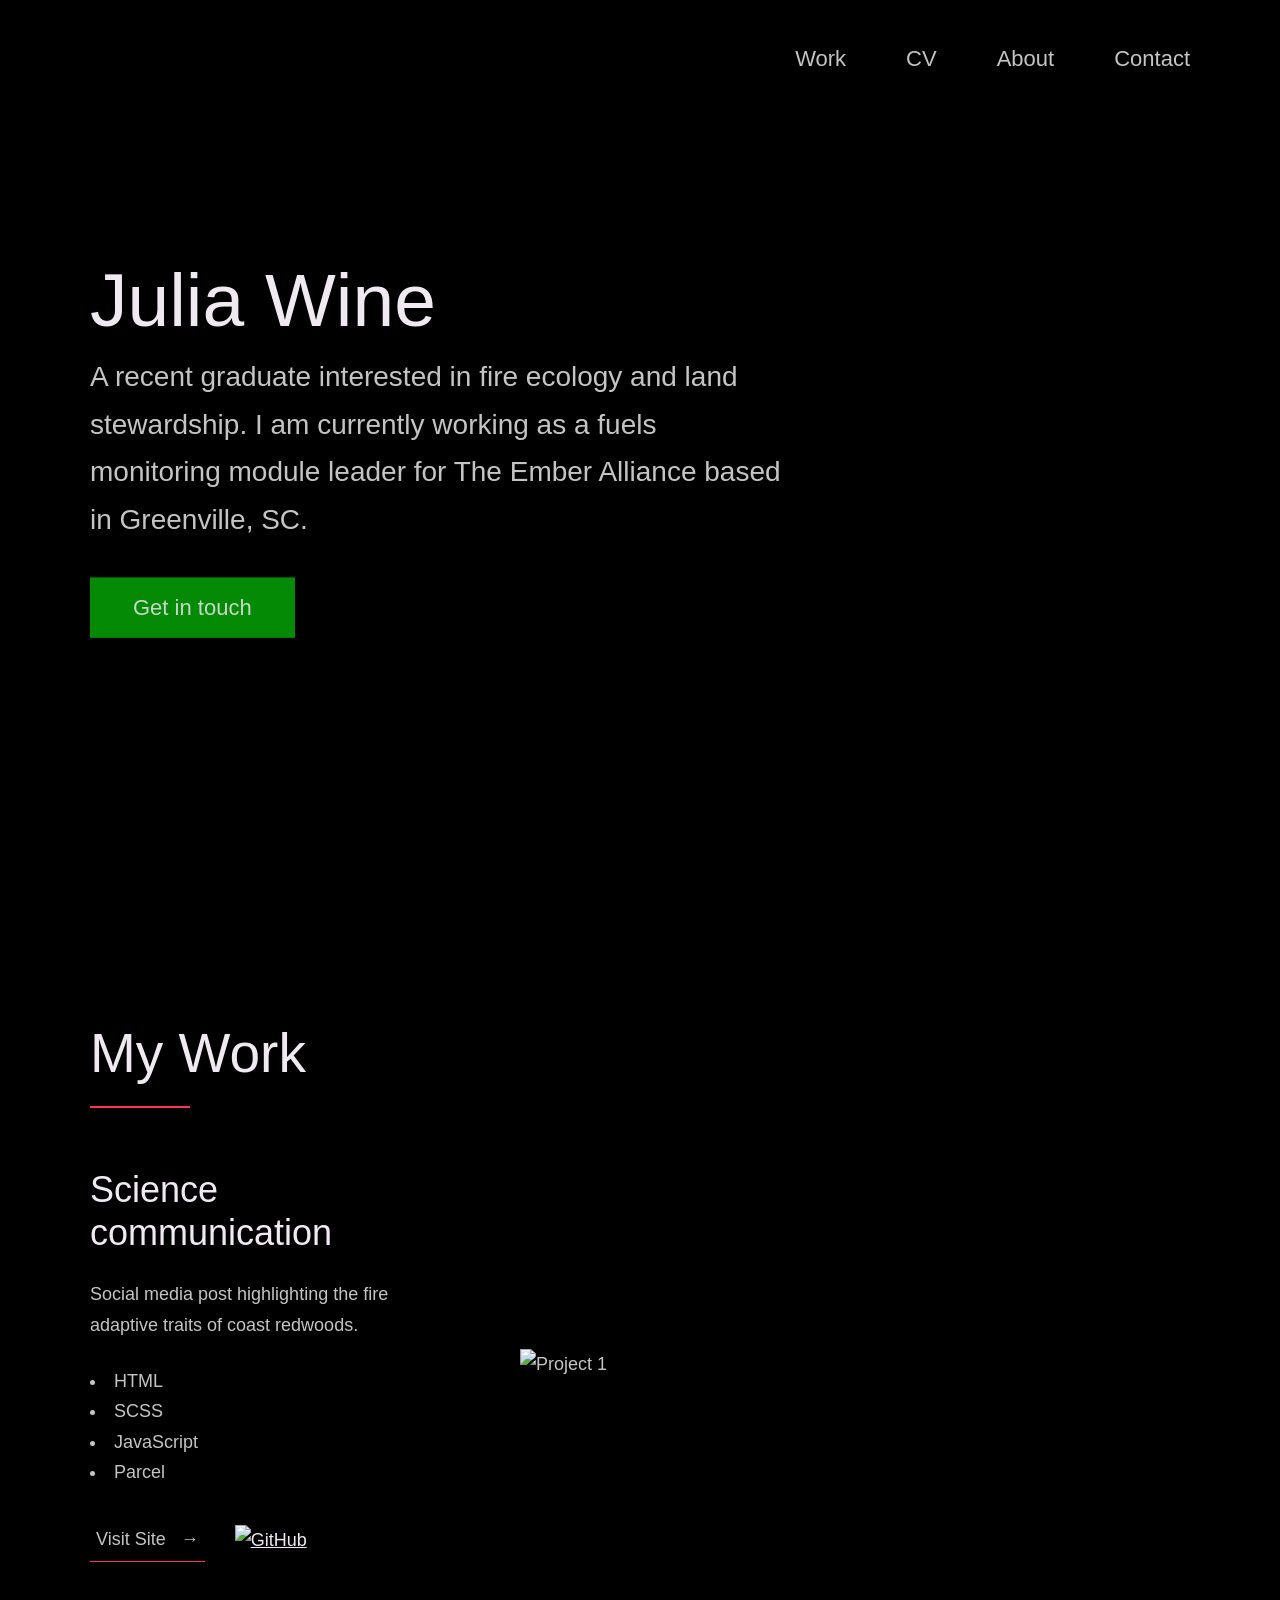
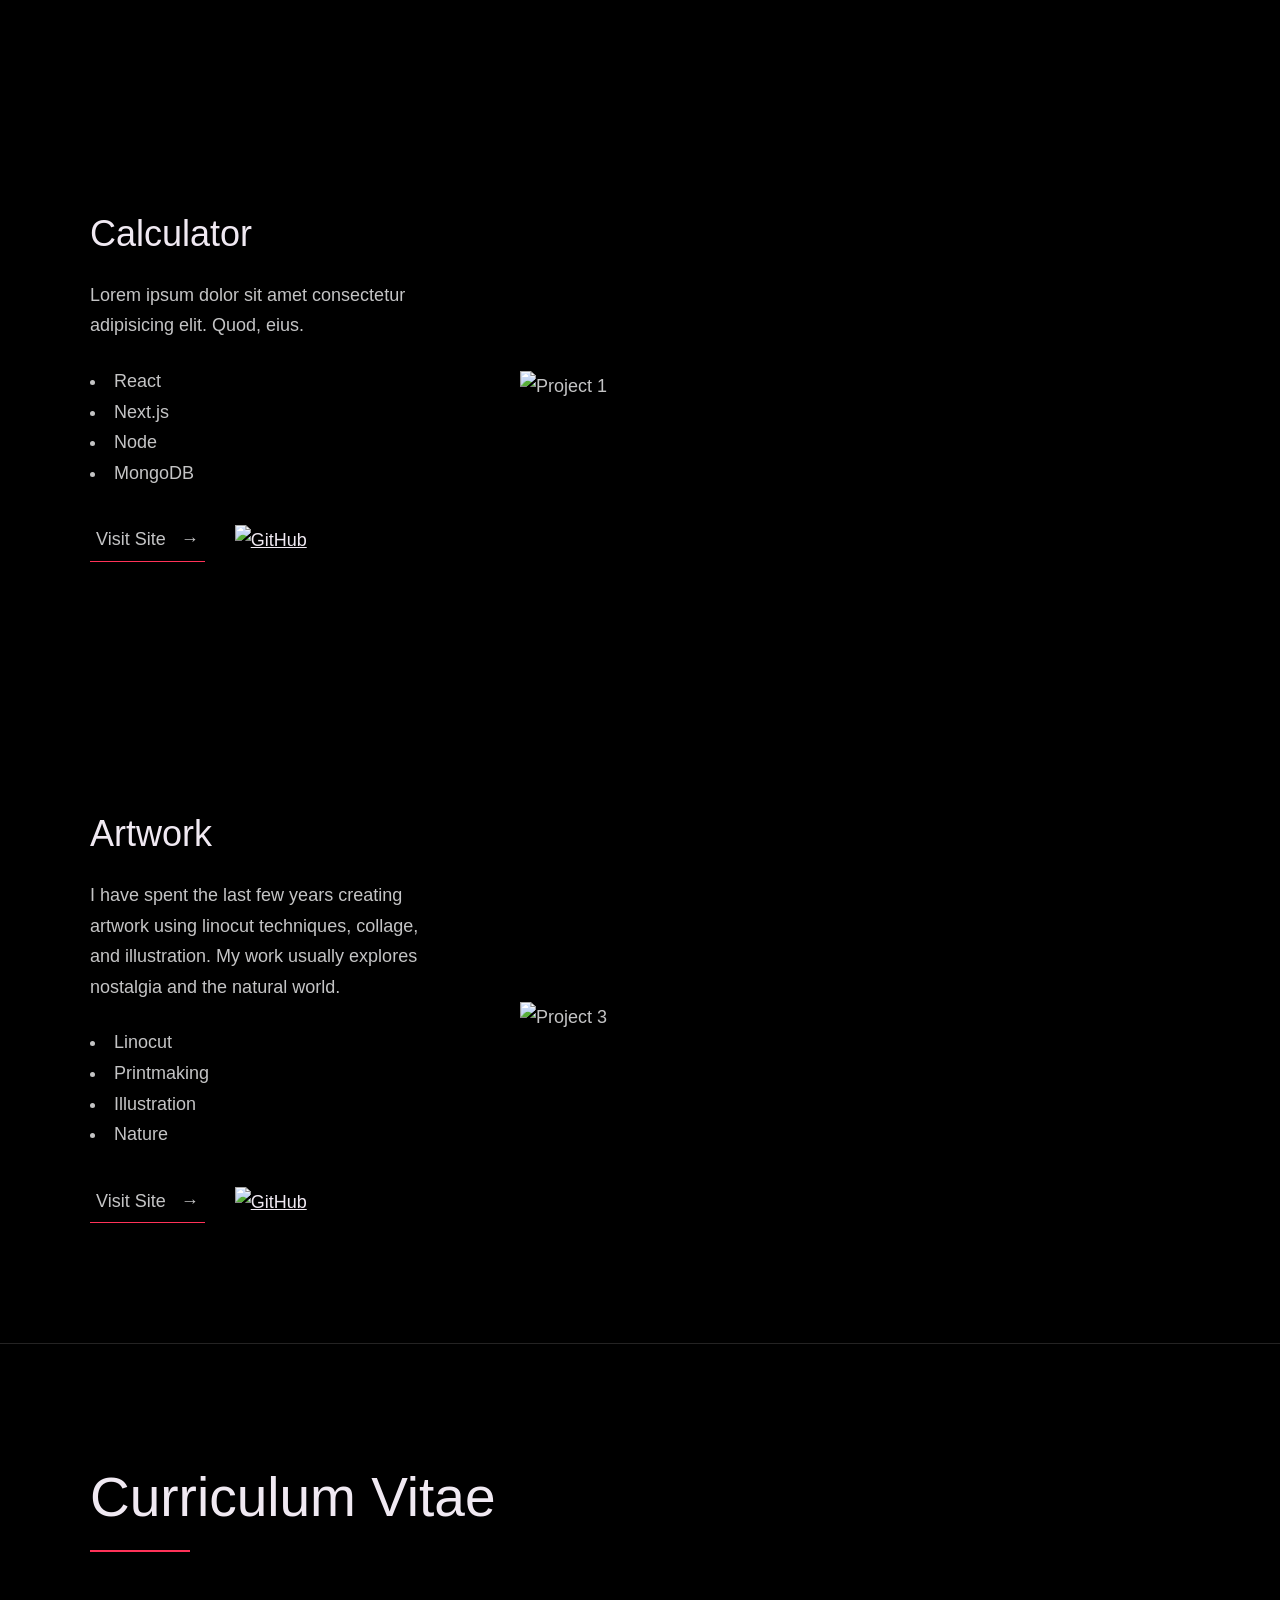
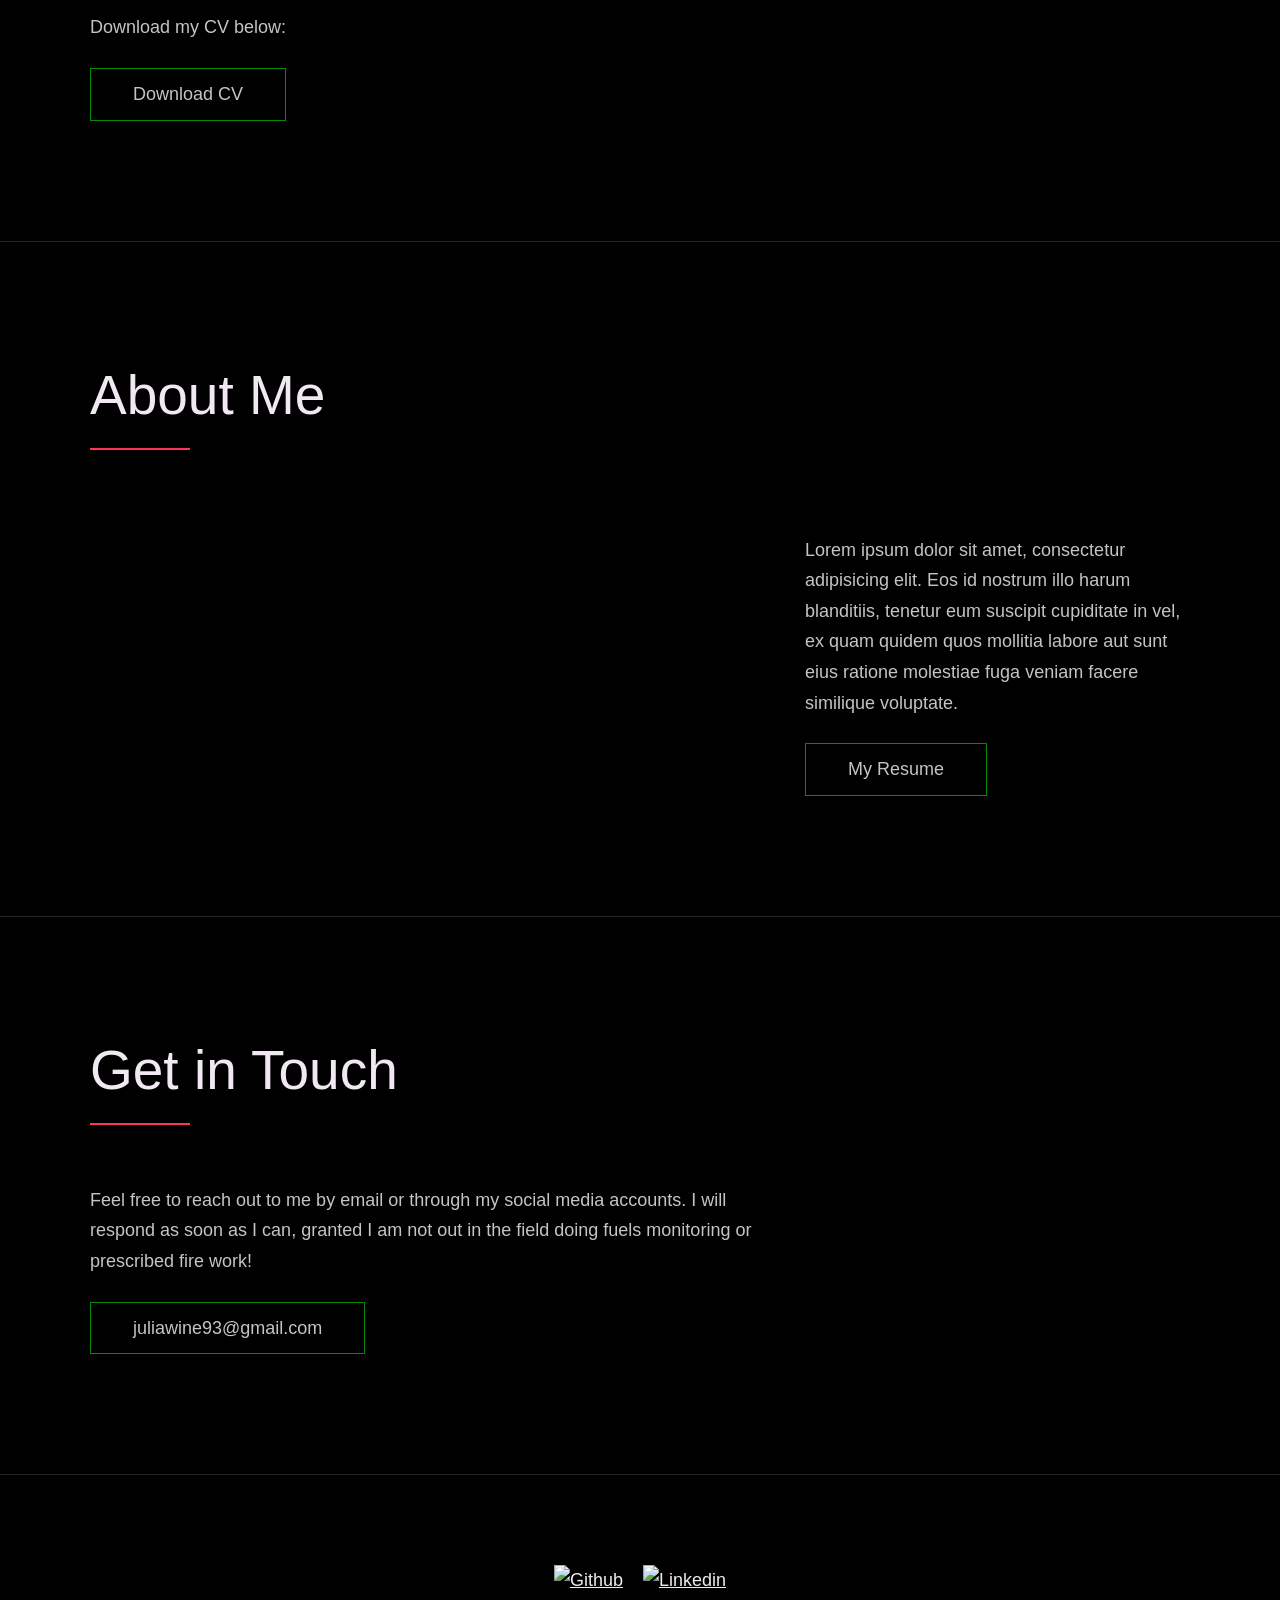
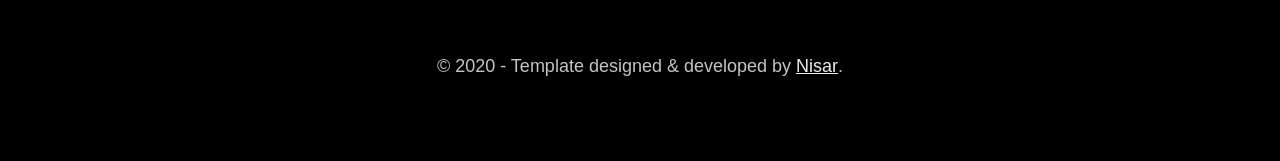
==== index.html @ 15aa1b80 "updated wording, mail, images, formatting" ====
<!-- 
  Hello 😊.

  This template is designed and developed by Nisar Hassan Naqvi
  for anyone to use for free or customize the way they like.

  Github Repo: https://github.com/nisarhassan12/portfolio-template/
  My Website: https://nisar.dev

  For business & inquires, contact me => syednisarhassan12@gmail.com
-->

<!--
  Follow the instructions written in comments to create your stunning portfolio
-->

<!DOCTYPE html>
<html lang="en">

<head>
  <meta charset="UTF-8" />
  <meta name="viewport" content="width=device-width, initial-scale=1.0" />
  <link rel="shortcut icon" type="image/png" href="./images/foggy_landscape.JPG" />

  <!-- Put your site title here -->
  <title>
    Julia Wine
  </title>

  <meta name="description" content="Recent graduate interested in fire ecology and land stewardship. I am currently working as a fuels monitoring module leader for The Ember Alliance based in Greenville, SC." />
  <!-- Add some coding keywords below, Ex: (React, CSS etc) -->
  <meta name="keywords" content="Julia Wine, ecology, fire ecology, statistics, research, wildland fire, prescribed fire" />
  <link rel="stylesheet" href="index.css" />
</head>

<body>

  <!-- ***** Header ***** -->

  <header class="header" role="banner" id="top">
    <div class="row">
      <nav class="nav" role="navigation">
        <ul class="nav__items">
          <li class="nav__item"><a href="#work" class="nav__link">Work</a></li>
          <li class="nav__item"><a href="#CV" class="nav__link">CV</a></li>
          <li class="nav__item">
            <a href="#about" class="nav__link">About</a>
          </li>
          <li class="nav__item">
            <a href="#contact" class="nav__link">Contact</a>
          </li>
        </ul>
      </nav>
    </div>
    <div class="header__text-box row">
      <div class="header__text">
        <h1 class="heading-primary">
          <!-- Replace the following name with your name -->
          <span>Julia Wine</span>
        </h1>
        <!-- Put a small paragraph about yourself -->
        <p>A recent graduate interested in fire ecology and land stewardship. I am currently working as a fuels monitoring module leader for The Ember Alliance based in Greenville, SC.</p>
        <a href="#contact" class="btn btn--green">Get in touch</a>
      </div>
    </div>
  </header>

  <main role="main">

    <!-- ***** Work ***** -->

    <section class="work" id="work">
      <div class="row">
        <h2>My Work</h2>
        <div class="work__boxes">

          <!-- Each div with the work__box class is a project. -->

          <div class="work__box">
            <div class="work__text">
              <h3>Science communication</h3>
              <p>
                Social media post highlighting the fire adaptive traits of coast redwoods.
              </p>
              <ul class="work__list">
                <li>HTML</li>
                <li>SCSS</li>
                <li>JavaScript</li>
                <li>Parcel</li>
              </ul>

              <div class="work__links">
                <a href="https://nisar.surge.sh" target="_blank" class="link__text">
                  Visit Site <span>&rarr;</span>
                </a>
                <a href="https://github.com/nisarhassan12/portfolio" title="View Source Code" target="_blank">
                  <img src="./images/github.svg" class="work__code" alt="GitHub">
                </a>
              </div>
            </div>
            <div class="work__image-box">
              <img src="./images/project-1.png" class="work__image" alt="Project 1" />
            </div>
          </div>

          <div class="work__box">
            <div class="work__text">
              <h3>Calculator</h3>
              <p>
                Lorem ipsum dolor sit amet consectetur adipisicing elit. Quod,
                eius.
              </p>
              <ul class="work__list">
                <li>React</li>
                <li>Next.js</li>
                <li>Node</li>
                <li>MongoDB</li>
              </ul>

              <div class="work__links">
                <a href="#" class="link__text">
                  Visit Site <span>&rarr;</span>
                </a>
                <a href="#">
                  <img src="./images/github.svg" class="work__code" title="View Source Code" alt="GitHub">
                </a>
              </div>
            </div>
            <div class="work__image-box">
              <img src="./images/project-2.png" class="work__image" alt="Project 1" />
            </div>
          </div>

          <div class="work__box">
            <div class="work__text">
              <h3>Artwork</h3>
              <p>
                I have spent the last few years creating artwork using linocut techniques, collage, and illustration. My work usually explores nostalgia and the natural world. 
              </p>
              <ul class="work__list">
                <li>Linocut</li>
                <li>Printmaking</li>
                <li>Illustration</li>
                <li>Nature</li>
              </ul>

              <div class="work__links">
                <a href="#" class="link__text">
                  Visit Site <span>&rarr;</span>
                </a>
                <a href="#">
                  <img src="./images/github.svg" class="work__code" title="View Source Code" alt="GitHub">
                </a>
              </div>
            </div>
            <div class="work__image-box">
              <img src="./images/project-3.png" class="work__image" alt="Project 3" />
            </div>
          </div>
        </div>
      </div>
    </section>

    <!-- ***** CV ***** -->

    <section class="cv" id="cv">
      <div class="row">
        <h2>Curriculum Vitae</h2>
        <div class="cv__content">
          <p>Download my CV below:</p>
          <a href="./images/your-cv.pdf" class="btn">Download CV</a>
        </div>
      </div>
    </section>

    <!-- ***** About ***** -->

    <section class="about" id="about">
      <div class="row">
        <h2>About Me</h2>
        <div class="about__content">
          <div class="about__text">
            <!-- Replace the below paragraph with info about yourself -->
            <p>
              Lorem ipsum dolor sit amet, consectetur adipisicing elit. Eos id
              nostrum illo harum blanditiis, tenetur eum suscipit cupiditate
              in vel, ex quam quidem quos mollitia labore aut sunt eius
              ratione molestiae fuga veniam facere similique voluptate.
            </p>
            <!-- Provide a link to your resume -->
            <a href="#" class="btn">My Resume</a>
          </div>

          <div class="about__photo-container">
            <!-- Add a nice photo of yourself -->
            <img class="about__photo" src="./images/mushroom_portrait.jpeg" alt="" />
          </div>
        </div>
      </div>
    </section>
  </main>

  <!-- ***** Contact ***** -->

  <section class="contact" id="contact">
    <div class="row">
      <h2>Get in Touch</h2>
      <div class="contact__info">
        <p>
          Feel free to reach out to me by email or through my social media accounts. I will respond as soon as I can, granted I am not out in the field doing fuels monitoring or prescribed fire work!
        </p>
        <!-- Replace the email with yours -->
        <a href="mailto:juliawine93@gmail.com" class="btn">juliawine93@gmail.com</a>
      </div>
    </div>
  </section>

  <!-- ***** Footer ***** -->

  <footer role="contentinfo" class="footer">
    <div class="row">
      <!-- Update the links to point to your accounts -->
      <ul class="footer__social-links">
        <li class="footer__social-link-item">
          <a href="https://github.com/juliawine93" title="Link to Github Profile">
            <img src="./images/github.svg" class="footer__social-image" alt="Github">
          </a>
        </li>
        <li class="footer__social-link-item">
          <a href="https://www.linkedin.com/in/juliawine">
            <img src="./images/linkedin.svg" title="Link to Linkedin Profile" class="footer__social-image" alt="Linkedin">
          </a>
        </li>
      </ul>

      <!-- If you give me some credit by keeping the below paragraph, will be huge for me 😊 Thanks. -->
      <p>
        &copy; 2020 - Template designed & developed by <a href="https://nisar.dev" class="link">Nisar</a>.
      </p>
      <div class="footer__github-buttons">
        <iframe
          src="https://ghbtns.com/github-btn.html?user=nisarhassan12&repo=portfolio-template&type=watch&count=true"
          frameborder="0" scrolling="0" width="170" height="20" title="Watch Portfolio Template on GitHub">
        </iframe>
      </div>
    </div>
  </footer>

  <a href="#top" class="back-to-top" title="Back to Top">
    <img src="./images/arrow-up.svg" alt="Back to Top" class="back-to-top__image"/>
  </a>
  <script src="./index.js"></script>
</body>

</html>
---- index.css ----
/* --------------------------------------- */
/* ----- Basic Setup ----- */
/* --------------------------------------- */

@font-face {
    font-family: 'Hk Grotesk';
    font-style: normal;
    font-weight: 400;
    src: url('./fonts/HKGrotesk-Regular.woff') format('woff');
}

@font-face {
    font-family: 'Jost';
    font-style: normal;
    font-weight: 400;
    src: url('./fonts/Jost-Regular.ttf') format('woff');
}

* {
    margin: 0;
    padding: 0;
    box-sizing: inherit;
}

:root {
    --font-size-small: 1.8rem;
    --font-size-normal: 2.2rem;
    --font-size-medium: 2.8rem;
    --font-size-medium-1: 3.6rem;
    --font-size-large: 5.5rem;
    --font-size-huge: 7.5rem;
    --font-stack: 'Hk Grotesk', sans-serif;

    --line-height-normal: 1.7;
    --line-height-small: 1.2;

    --black: #000;
    --pink: #ff3258;
    --white: #f0e9f2;
    --white-1: #e5e5e6da;
    --green: #048a04;


    --container-max-width: 1180px;
    --container-normal-width: 800px;
    --container-medium-width: 700px; 
    --container-small-width: 500px;

    --gutter-huge: 12rem;
    --gutter-medium: 6rem;
    --gutter-normal: 3rem;
    --gutter-small-1: 2.5rem;
    --gutter-small: 2rem;

    --border-light: 1px solid rgb(36, 35, 35);
}

html {
    font-size: 62.5%; /* (16/10)*100 = 62.5% => 1rem = 10px */
    box-sizing: border-box;
    scroll-behavior: smooth;
}

@media(max-width: 1000px) {
    html {
        font-size: 52%;
    }
}

body {
    font-size: var(--font-size-small);
    font-family: var(--font-stack);
    font-weight: 400;
    color: var(--white-1);
    line-height: var(--line-height-normal);
    background: var(--black);
    overflow-x: hidden;
}

.row {
    max-width: var(--container-max-width);
    margin: 0 auto;
}

@media(max-width: 1340px) {
    .row {
        max-width: 1100px;
    }
}

@media(max-width: 1240px) {
    .row {
        padding: 0 var(--gutter-medium);
    }
}

@media(max-width: 600px) {
    .row {
        padding: 0 var(--gutter-normal);
    }
}

@media(max-width: 600px) {
    .row {
        padding: 0 var(--gutter-small);
    }
}

section {
    padding: var(--gutter-huge) 0;
    border-bottom: var(--border-light);
}

img {
    object-fit: contain;
    max-width: 100%;
}

/* --------------------------------------- */
/* ----- Headlines and Paragraphs ----- */
/* --------------------------------------- */

h1,
h2,
h3 {
    font-family: 'Jost', sans-serif;
    font-weight: 400;
    line-height: var(--line-height-small);
    color: var(--white);
}

.heading-primary {
    line-height: 1;
    font-size: var(--font-size-huge);
    font-weight: 400;
}

@media(max-width: 900px) {
    .heading-primary {
        font-size: 6.5rem;
    }
}

h2 {
    font-size: var(--font-size-large);
    margin-bottom: var(--gutter-medium);
}

h2::after {
    content: '';
    display: block;
    height: 2px;
    width: 10rem;
    background: var(--pink);
    margin: var(--gutter-small) 0;
}

h3 {
    font-size: var(--font-size-medium-1);
    margin-bottom: var(--gutter-small);
}

@media(max-width: 500px) {
    .heading-primary {
        font-size: var(--font-size-large);
    }

    h2 {
        font-size: var(--font-size-medium-1);
    }

    h3 {
        font-size: var(--font-size-medium);
    }
}

p {
    margin: var(--gutter-small-1) 0;
}

@media(max-width: 900px) {
    p { 
        max-width: var(--container-small-width);
    }
}

/* --------------------------------------- */
/* ----- Buttons and Links ----- */
/* --------------------------------------- */

a {
    color: var(--white);
    font-weight: 400;
    font-family: 'Jost', sans-serif;
    transition: all .2s;
    outline: 2px solid transparent;
}

::-moz-focus-inner {
    border: 0;
}

button:focus,
a:focus {
    outline: 2px solid var(--green);
}

body:not(.user-is-tabbing) button:focus,
body:not(.user-is-tabbing) a:focus {
    outline: none;
}

.link:hover {
    color: var(--pink);
}

.btn {
    position: relative;
    display: inline-block;
    padding: 1rem 4.2rem;
    text-decoration: none;
    color: inherit;
    border: 1px solid  var(--green);
    font-weight: 400;
}

.btn:focus {
    outline: none;
}

.btn::after {
    content: '';
    display: block;
    position: absolute;
    top: 0;
    left: 0;
    right: 100%;
    background: var(--white);
    height: 100%;
    z-index: -1;
    transition: all 0.2s cubic-bezier(1, 0.68, 0.16, 0.9);
}

.btn:hover::after,
.btn:focus::after {
    right: 0;
    background: var(--green);
}

.btn--green {
    background: var(--green);
    transition: all 0.2s;
}

.btn--green::after {
    display: none;
}

.btn--green:hover,
.btn--green:focus {
    background: transparent;
}

.link__text {
    position: relative;
    display: inline-block;
    padding: .6rem;
    color: inherit;
    text-decoration: none;
    border-bottom: 1px solid var(--pink);
}

.link__text::after {
    content: '';
    display: block;
    position: absolute;
    top: 0;
    left: 0;
    right: 100%;
    background: var(--white);
    height: 100%;
    z-index: -1;
    transition: all 0.2s cubic-bezier(1, 0.68, 0.16, 0.9);
}

.link__text:focus {
    outline: none;
}

.link__text:hover::after,
.link__text:focus:after {
    right: 0;
    background: var(--pink);
}

.link__text span {
    padding-left: 1rem;
    font-family: sans-serif;
}

/* ----- Back to Top ----- */

.back-to-top {
    position: fixed;
    bottom: 4rem;
    right: 4rem;
    display: flex;
    justify-content: center;
    align-items: center;
    height: 5.5rem;
    width: 5.5rem;
    background-color: var(--green);
    border-radius: 50%;
    z-index: 10;
    visibility: hidden;
    transition: all .4s;
}

.back-to-top__image {
    height: 70%;
}

@media(max-width: 900px) {
    .back-to-top {
        right: 2rem;
    }
}

@media(max-width: 500px) {
    .back-to-top {
        right: 1rem;
    }
}

/* --------------------------------------- */
/* ----- Navigation ----- */
/* --------------------------------------- */

.nav {
    display: flex;
    justify-content: flex-end;
    padding: var(--gutter-normal) 0;
}

.nav__items {
    display: flex;
    list-style: none;
}

.nav__item:not(:last-child) {
    margin-right: var(--gutter-medium);
}

@media(max-width: 500px) {
    .nav {
        justify-content: center;
    }
}

@media(max-width: 400px) {
    .nav__item:not(:last-child) {
        margin-right: var(--gutter-normal);
    }
}

@media(max-width: 300px) {
    .nav {
        font-size: var(--font-size-small);
    }
}

.nav__link {
    position: relative;
    display: inline-block;
    padding: 1rem 0;
    text-decoration: none;
    color: inherit;
    transition: all .2s;
}

.nav__link::after {
    content: '';
    position: absolute;
    bottom: 0;
    left: 0;
    right: 100%;
    display: inline-block;
    height: 1rem;
    background: var(--white);
    transition: all 0.25s cubic-bezier(1, 0.68, 0.16, 0.9);
}

.nav__link:hover {
    color: var(--pink);
}

.nav__link:hover::after {
    right: 0;
    height: 2px;
    background: var(--pink);
}

/* --------------------------------------- */
/* ----- Header ----- */
/* --------------------------------------- */

.header {
    background: linear-gradient(rgba(0,0,0, .1), rgba(0,0,0, .4)), 
        url('./images/foggy_landscape.JPG');
    height: 100vh;
    background-size: cover;
    background-position: center;
    background-attachment: fixed;
    font-size: var(--font-size-normal);
}

.header__text {
    position: absolute;
    top: 50%;
    transform: translateY(-50%);
}

.header__text p {
    margin: 1.5rem 0 3.5rem;
    max-width: var(--container-medium-width);
    font-family: 'Jost', sans-serif;
    font-size: var(--font-size-medium);
}

@media(max-width: 500px) {
    .header {
        text-align: center;
    }

    .header__text p {
        transform: scale(.8);
    }
}

/* --------------------------------------- */
/* ----- Work ----- */
/* --------------------------------------- */

.work__box {
    display: flex;
    align-items: center;
}

@media(max-width: 900px) {
    .work__box {
        align-items: initial;
        flex-direction: column-reverse;
    }
}

.work__box:not(:last-child) {
    margin-bottom: 25rem;
}

@media(max-width: 500px) {
    .work__box:not(:last-child) {
        margin-bottom: 20rem;
    }
}

.work__links {
    display: flex;
    align-items: center;
}

.work__text {
    flex: 0 0 30%;
}

.work__list {
    /* list-style-type: square; */
    list-style-position: inside;
    margin-bottom: var(--gutter-normal);
}

.work__code {
    display: block;
    height: 3rem;
    margin-left: var(--gutter-normal);
    transition: all .3s;
}

.work__code:hover {
    transform: scale(1.2);
}

.work__image-box {
    margin-bottom: var(--gutter-normal);
}

@media(min-width: 901px) {
    .work__image-box {
        flex: 1;
        margin: 0 0 0 10rem;
    }
}

@media(max-width: 900px) {
    .work__code {
        height: 4rem;
    }
}

/* --------------------------------------- */
/* ----- Clients ----- */
/* --------------------------------------- */

.client__logos {
    display: flex;
    justify-content: space-between;
    filter: invert(100%) grayscale(100%) opacity(.8);
}

.client__logo {
    height: 6.5rem;
    max-width: 18rem;
}

@media(max-width: 1240px) {
    .client__logos {
        overflow-x: scroll;
        padding: var(--gutter-normal);
    }

    .client__logo:not(:last-of-type) {
        margin-right: var(--gutter-medium);
    }
}

/* --------------------------------------- */
/* ----- About ----- */
/* --------------------------------------- */

.about__content {
    display: flex;
    flex-direction: row-reverse;
    align-items: center;
}

@media(max-width: 900px) {
    .about__content {
        flex-direction: column-reverse;
        align-items: initial;
    }
}

.about__photo-container {
    margin-bottom: var(--gutter-normal);
}

@media(min-width: 901px) {
    .about__text {
        flex: 0 0 35%;
    }
    
    .about__photo-container {
        flex: 1;
        margin: 0 var(--gutter-huge) 0 0;
    }
}

/* --------------------------------------- */
/* ----- Contact ----- */
/* --------------------------------------- */

.contact__info {
    max-width: var(--container-medium-width);
}

/* --------------------------------------- */
/* ----- Footer ----- */
/* --------------------------------------- */

.footer {
    text-align: center;
    padding: var(--gutter-medium) 0 var(--gutter-normal);
}

.footer__social-links {
    display: flex;
    justify-content: center;
    padding: var(--gutter-normal) 0;
    list-style: none;
}

.footer__social-link-item:not(:last-of-type) {
    margin-right: var(--gutter-small);
}

.footer__social-image {
    height: 4rem;
}

.footer__github-buttons {
    display: flex;
    justify-content: center;
}

.footer__github-buttons iframe {
    height: 2.5rem;
    width: 84px;
    transform: translateY(3px);
}

@media(max-width: 500px) {
    .footer {
        padding: var(--gutter-medium) 0;
    } 
}
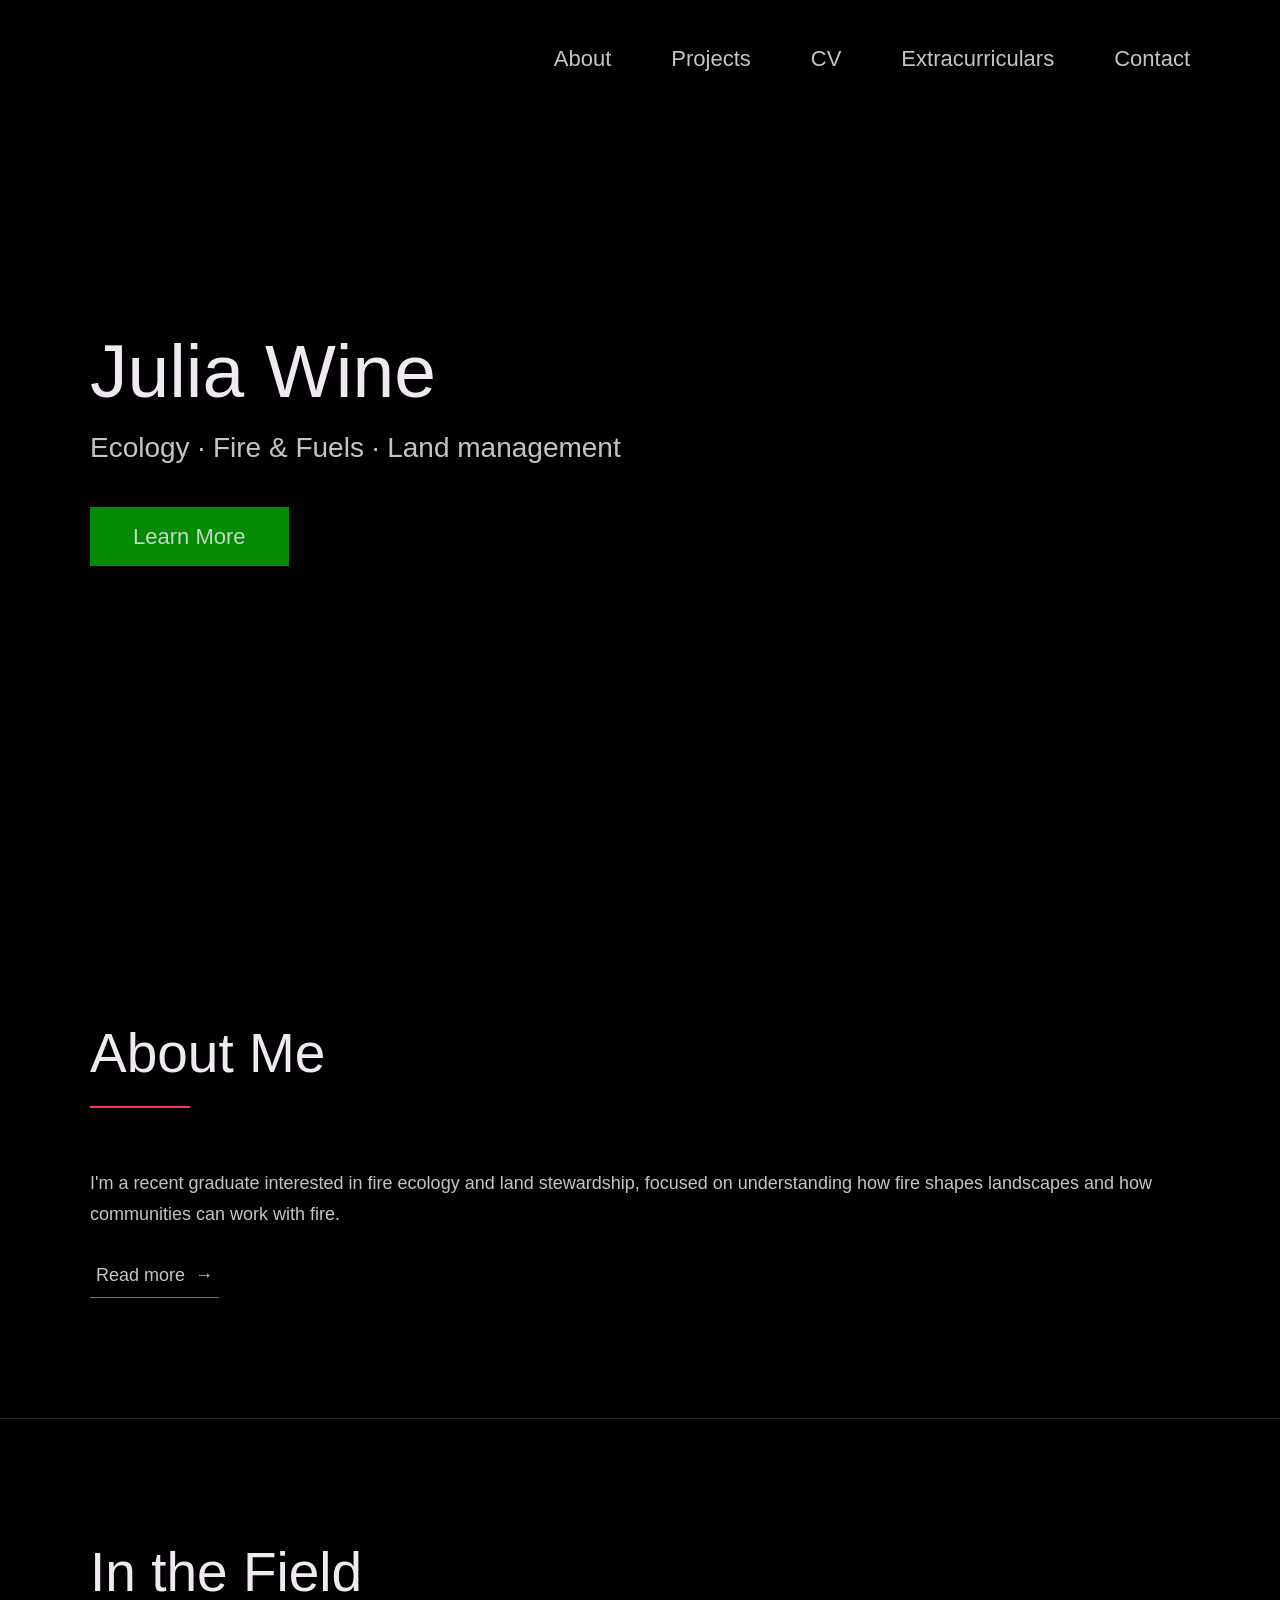
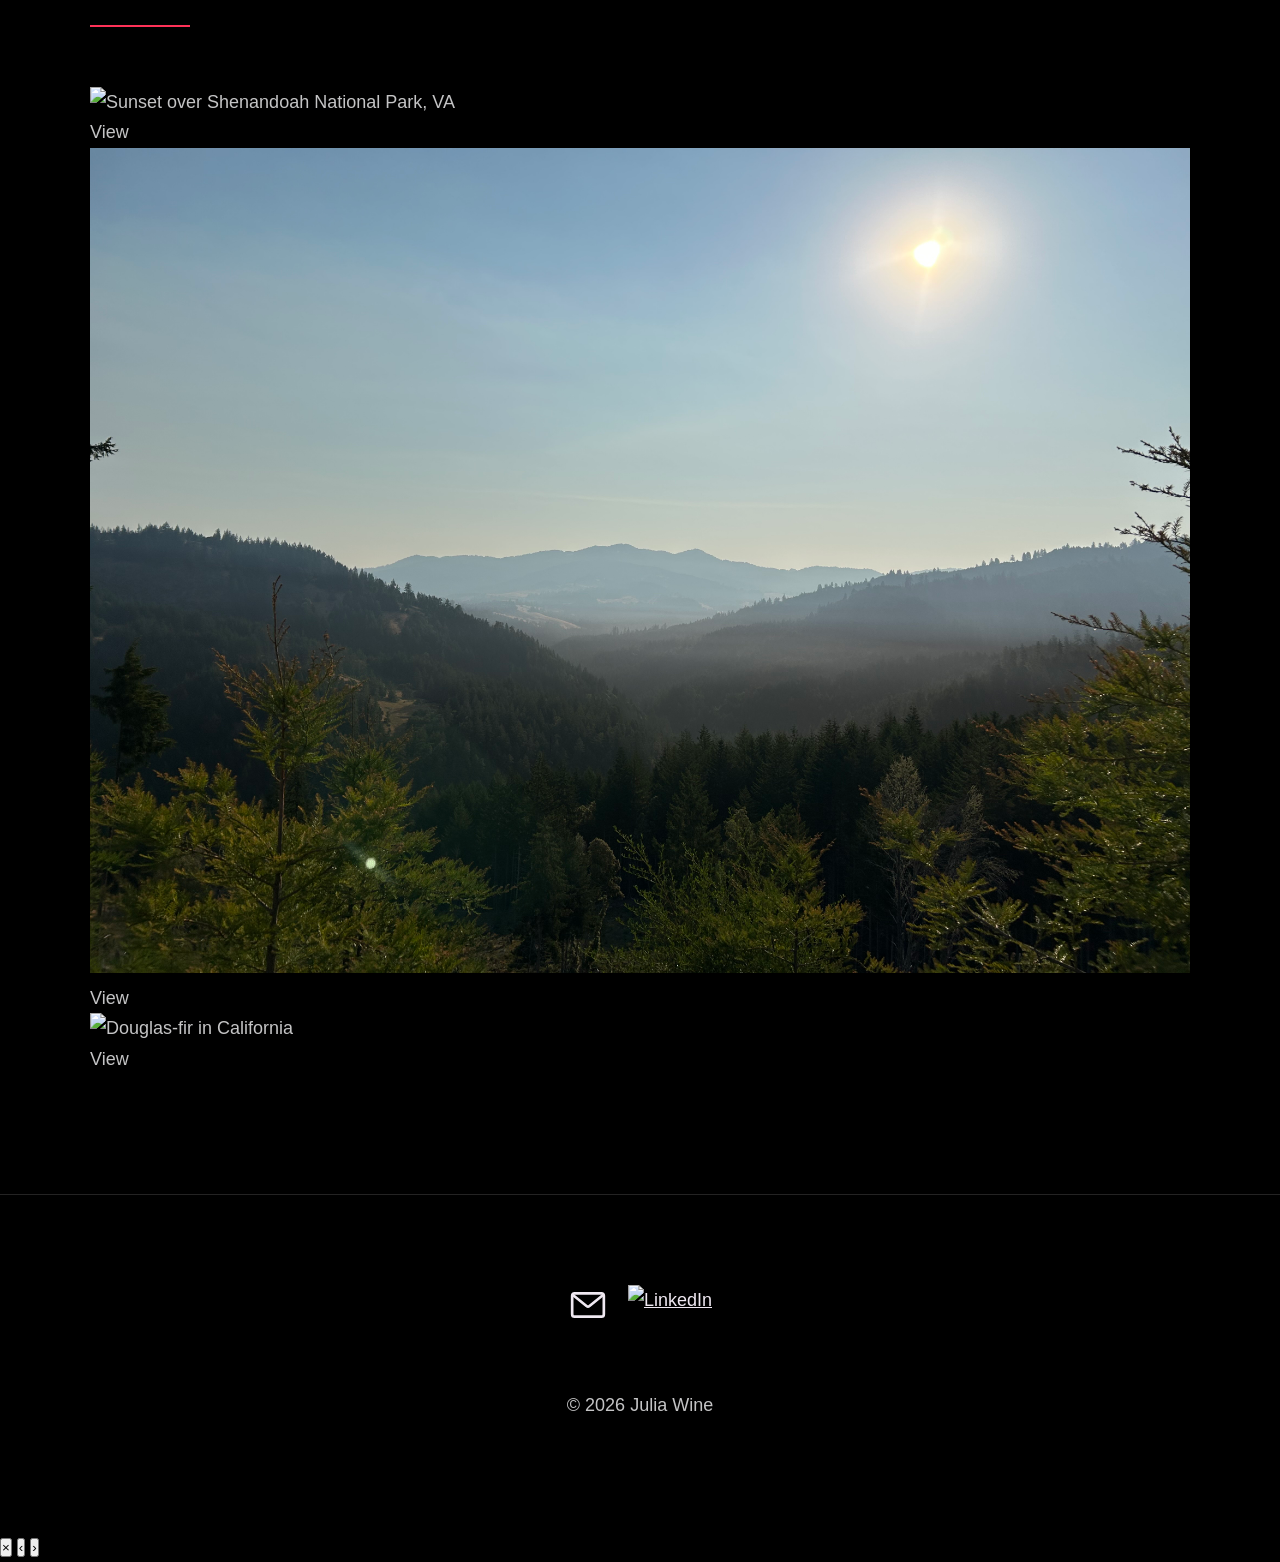
==== commit 1369106a: "added to home page" ====
--- a/index.html
+++ b/index.html
@@ -1,255 +1,110 @@
-<!-- 
-  Hello 😊.
-
-  This template is designed and developed by Nisar Hassan Naqvi
-  for anyone to use for free or customize the way they like.
-
-  Github Repo: https://github.com/nisarhassan12/portfolio-template/
-  My Website: https://nisar.dev
-
-  For business & inquires, contact me => syednisarhassan12@gmail.com
--->
-
-<!--
-  Follow the instructions written in comments to create your stunning portfolio
--->
-
 <!DOCTYPE html>
 <html lang="en">
-
 <head>
   <meta charset="UTF-8" />
   <meta name="viewport" content="width=device-width, initial-scale=1.0" />
   <link rel="shortcut icon" type="image/png" href="./images/foggy_landscape.JPG" />
-
-  <!-- Put your site title here -->
-  <title>
-    Julia Wine
-  </title>
-
-  <meta name="description" content="Recent graduate interested in fire ecology and land stewardship. I am currently working as a fuels monitoring module leader for The Ember Alliance based in Greenville, SC." />
-  <!-- Add some coding keywords below, Ex: (React, CSS etc) -->
-  <meta name="keywords" content="Julia Wine, ecology, fire ecology, statistics, research, wildland fire, prescribed fire" />
+  <title>Julia Wine</title>
+  <meta name="description" content="Recent graduate interested in fire ecology and land stewardship." />
+  <meta name="keywords" content="Julia Wine, ecology, conservation, science, fire ecology, statistics, research, wildland fire, prescribed fire, Rx fire" />
   <link rel="stylesheet" href="index.css" />
 </head>
-
 <body>
-
-  <!-- ***** Header ***** -->
 
   <header class="header" role="banner" id="top">
     <div class="row">
       <nav class="nav" role="navigation">
         <ul class="nav__items">
-          <li class="nav__item"><a href="#work" class="nav__link">Work</a></li>
-          <li class="nav__item"><a href="#CV" class="nav__link">CV</a></li>
-          <li class="nav__item">
-            <a href="#about" class="nav__link">About</a>
-          </li>
-          <li class="nav__item">
-            <a href="#contact" class="nav__link">Contact</a>
-          </li>
+          <li class="nav__item"><a href="about.html" class="nav__link">About</a></li>
+          <li class="nav__item"><a href="work.html" class="nav__link">Projects</a></li>
+          <li class="nav__item"><a href="cv.html" class="nav__link">CV</a></li>
+          <li class="nav__item"><a href="extracurriculars.html" class="nav__link">Extracurriculars</a></li>
+          <li class="nav__item"><a href="contact.html" class="nav__link">Contact</a></li>
         </ul>
       </nav>
     </div>
     <div class="header__text-box row">
       <div class="header__text">
         <h1 class="heading-primary">
-          <!-- Replace the following name with your name -->
           <span>Julia Wine</span>
         </h1>
-        <!-- Put a small paragraph about yourself -->
-        <p>A recent graduate interested in fire ecology and land stewardship. I am currently working as a fuels monitoring module leader for The Ember Alliance based in Greenville, SC.</p>
-        <a href="#contact" class="btn btn--green">Get in touch</a>
+        <p>Ecology · Fire & Fuels · Land management</p>
+        <a href="about.html" class="btn btn--green">Learn More</a>
       </div>
     </div>
   </header>
 
-  <main role="main">
+  <main>
 
-    <!-- ***** Work ***** -->
+    <!-- About teaser -->
+    <section class="home-about">
+      <div class="row">
+        <h2>About Me</h2>
+        <p>
+          I'm a recent graduate interested in fire ecology and land stewardship,
+          focused on understanding how fire shapes landscapes and how communities
+          can work with fire.
+        </p>
+        <a href="about.html" class="link__text">Read more<span>→</span></a>
+      </div>
+    </section>
 
-    <section class="work" id="work">
+    <!-- Photo strip -->
+    <section class="home-gallery">
       <div class="row">
-        <h2>My Work</h2>
-        <div class="work__boxes">
-
-          <!-- Each div with the work__box class is a project. -->
-
-          <div class="work__box">
-            <div class="work__text">
-              <h3>Science communication</h3>
-              <p>
-                Social media post highlighting the fire adaptive traits of coast redwoods.
-              </p>
-              <ul class="work__list">
-                <li>HTML</li>
-                <li>SCSS</li>
-                <li>JavaScript</li>
-                <li>Parcel</li>
-              </ul>
-
-              <div class="work__links">
-                <a href="https://nisar.surge.sh" target="_blank" class="link__text">
-                  Visit Site <span>&rarr;</span>
-                </a>
-                <a href="https://github.com/nisarhassan12/portfolio" title="View Source Code" target="_blank">
-                  <img src="./images/github.svg" class="work__code" alt="GitHub">
-                </a>
-              </div>
-            </div>
-            <div class="work__image-box">
-              <img src="./images/project-1.png" class="work__image" alt="Project 1" />
-            </div>
+        <h2>In the Field</h2>
+        <div class="gallery">
+          <div class="gallery__thumb" data-full="./images/shenandoah_sunset.jpg" data-caption="Sunset over Shenandoah National Park, VA">
+            <img src="./images/shenandoah_sunset.jpg" alt="Sunset over Shenandoah National Park, VA" />
+            <div class="gallery__overlay">View</div>
           </div>
-
-          <div class="work__box">
-            <div class="work__text">
-              <h3>Calculator</h3>
-              <p>
-                Lorem ipsum dolor sit amet consectetur adipisicing elit. Quod,
-                eius.
-              </p>
-              <ul class="work__list">
-                <li>React</li>
-                <li>Next.js</li>
-                <li>Node</li>
-                <li>MongoDB</li>
-              </ul>
-
-              <div class="work__links">
-                <a href="#" class="link__text">
-                  Visit Site <span>&rarr;</span>
-                </a>
-                <a href="#">
-                  <img src="./images/github.svg" class="work__code" title="View Source Code" alt="GitHub">
-                </a>
-              </div>
-            </div>
-            <div class="work__image-box">
-              <img src="./images/project-2.png" class="work__image" alt="Project 1" />
-            </div>
+          <div class="gallery__thumb" data-full="./images/redwood_landscape.jpeg" data-caption="View of mountainous redwood forests from a forest road in California">
+            <img src="./images/redwood_landscape.jpeg" alt="Redwood forest in California" />
+            <div class="gallery__overlay">View</div>
           </div>
-
-          <div class="work__box">
-            <div class="work__text">
-              <h3>Artwork</h3>
-              <p>
-                I have spent the last few years creating artwork using linocut techniques, collage, and illustration. My work usually explores nostalgia and the natural world. 
-              </p>
-              <ul class="work__list">
-                <li>Linocut</li>
-                <li>Printmaking</li>
-                <li>Illustration</li>
-                <li>Nature</li>
-              </ul>
-
-              <div class="work__links">
-                <a href="#" class="link__text">
-                  Visit Site <span>&rarr;</span>
-                </a>
-                <a href="#">
-                  <img src="./images/github.svg" class="work__code" title="View Source Code" alt="GitHub">
-                </a>
-              </div>
-            </div>
-            <div class="work__image-box">
-              <img src="./images/project-3.png" class="work__image" alt="Project 3" />
-            </div>
+          <div class="gallery__thumb" data-full="./images/doug_fir.jpg" data-caption="Old Douglas-fir from a field site in California">
+            <img src="./images/doug_fir.jpg" alt="Douglas-fir in California" />
+            <div class="gallery__overlay">View</div>
           </div>
         </div>
       </div>
     </section>
 
-    <!-- ***** CV ***** -->
-
-    <section class="cv" id="cv">
-      <div class="row">
-        <h2>Curriculum Vitae</h2>
-        <div class="cv__content">
-          <p>Download my CV below:</p>
-          <a href="./images/your-cv.pdf" class="btn">Download CV</a>
-        </div>
-      </div>
-    </section>
-
-    <!-- ***** About ***** -->
-
-    <section class="about" id="about">
-      <div class="row">
-        <h2>About Me</h2>
-        <div class="about__content">
-          <div class="about__text">
-            <!-- Replace the below paragraph with info about yourself -->
-            <p>
-              Lorem ipsum dolor sit amet, consectetur adipisicing elit. Eos id
-              nostrum illo harum blanditiis, tenetur eum suscipit cupiditate
-              in vel, ex quam quidem quos mollitia labore aut sunt eius
-              ratione molestiae fuga veniam facere similique voluptate.
-            </p>
-            <!-- Provide a link to your resume -->
-            <a href="#" class="btn">My Resume</a>
-          </div>
-
-          <div class="about__photo-container">
-            <!-- Add a nice photo of yourself -->
-            <img class="about__photo" src="./images/mushroom_portrait.jpeg" alt="" />
-          </div>
-        </div>
-      </div>
-    </section>
   </main>
 
-  <!-- ***** Contact ***** -->
-
-  <section class="contact" id="contact">
+  <!-- Footer -->
+  <footer class="footer">
     <div class="row">
-      <h2>Get in Touch</h2>
-      <div class="contact__info">
-        <p>
-          Feel free to reach out to me by email or through my social media accounts. I will respond as soon as I can, granted I am not out in the field doing fuels monitoring or prescribed fire work!
-        </p>
-        <!-- Replace the email with yours -->
-        <a href="mailto:juliawine93@gmail.com" class="btn">juliawine93@gmail.com</a>
-      </div>
-    </div>
-  </section>
-
-  <!-- ***** Footer ***** -->
-
-  <footer role="contentinfo" class="footer">
-    <div class="row">
-      <!-- Update the links to point to your accounts -->
       <ul class="footer__social-links">
         <li class="footer__social-link-item">
-          <a href="https://github.com/juliawine93" title="Link to Github Profile">
-            <img src="./images/github.svg" class="footer__social-image" alt="Github">
+          <a href="mailto:juliawine93@gmail.com">
+            <img src="./images/email-icon.svg" alt="Email" class="footer__social-image" />
           </a>
         </li>
         <li class="footer__social-link-item">
-          <a href="https://www.linkedin.com/in/juliawine">
-            <img src="./images/linkedin.svg" title="Link to Linkedin Profile" class="footer__social-image" alt="Linkedin">
+          <a href="https://www.linkedin.com/in/juliawine" target="_blank" rel="noopener noreferrer">
+            <img src="./images/linkedin.svg" alt="LinkedIn" class="footer__social-image" />
           </a>
         </li>
       </ul>
-
-      <!-- If you give me some credit by keeping the below paragraph, will be huge for me 😊 Thanks. -->
-      <p>
-        &copy; 2020 - Template designed & developed by <a href="https://nisar.dev" class="link">Nisar</a>.
-      </p>
-      <div class="footer__github-buttons">
-        <iframe
-          src="https://ghbtns.com/github-btn.html?user=nisarhassan12&repo=portfolio-template&type=watch&count=true"
-          frameborder="0" scrolling="0" width="170" height="20" title="Watch Portfolio Template on GitHub">
-        </iframe>
-      </div>
+      <p>&copy; 2026 Julia Wine</p>
     </div>
   </footer>
+
+  <!-- Lightbox (needed for the photo strip's click-to-enlarge) -->
+  <div class="lightbox" id="lightbox">
+    <div class="lightbox__content">
+      <img src="" alt="" id="lightbox-img" class="lightbox__img" />
+      <p class="lightbox__caption" id="lightbox-caption"></p>
+    </div>
+    <button class="lightbox__close" id="lightbox-close" aria-label="Close">&times;</button>
+    <button class="lightbox__prev" id="lightbox-prev" aria-label="Previous">&#8249;</button>
+    <button class="lightbox__next" id="lightbox-next" aria-label="Next">&#8250;</button>
+  </div>
 
   <a href="#top" class="back-to-top" title="Back to Top">
     <img src="./images/arrow-up.svg" alt="Back to Top" class="back-to-top__image"/>
   </a>
   <script src="./index.js"></script>
 </body>
-
-</html>+</html>
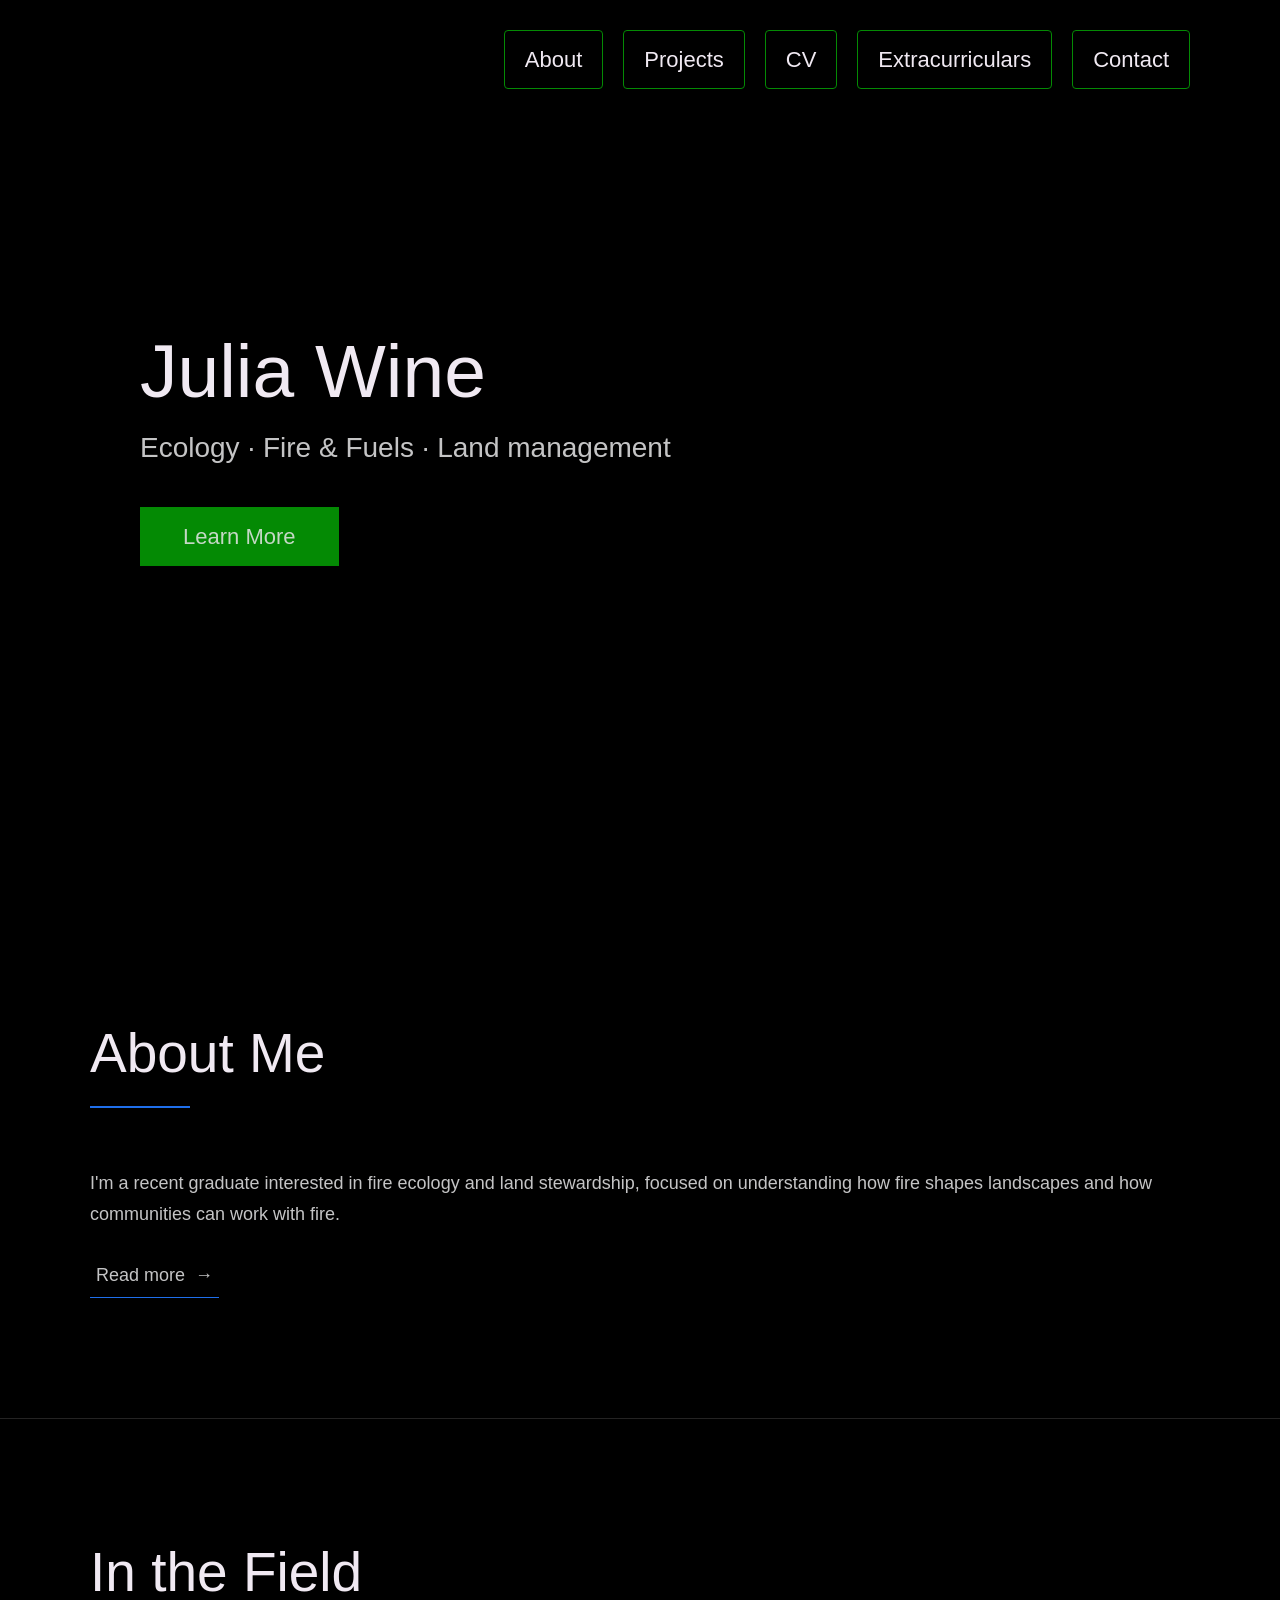
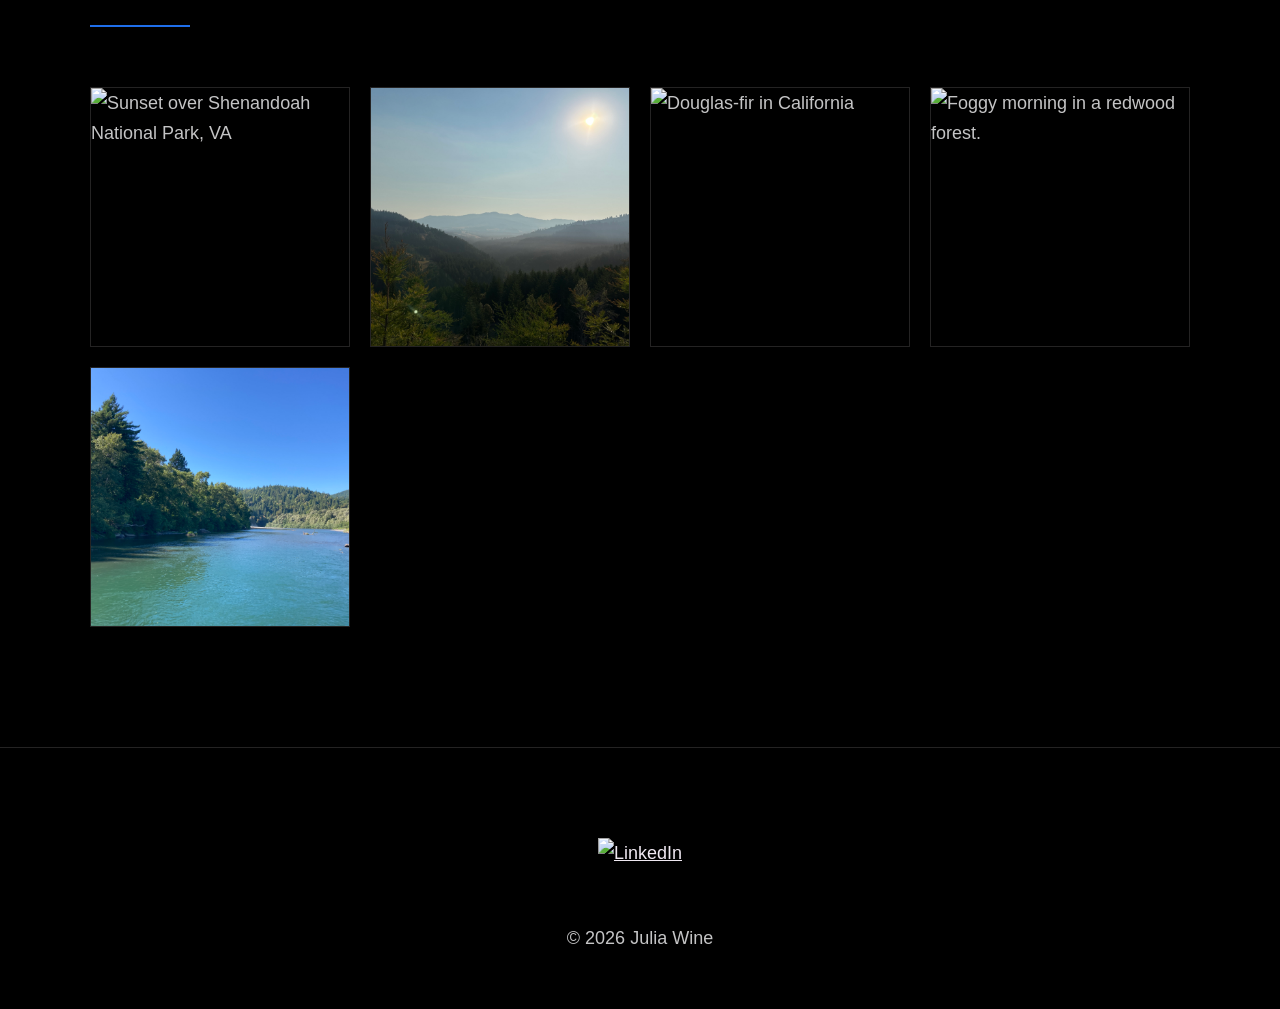
==== commit dd84c268: "chnaged email button, added pics, changed accent to blue" ====
--- a/index.html
+++ b/index.html
@@ -66,6 +66,13 @@
             <img src="./images/doug_fir.jpg" alt="Douglas-fir in California" />
             <div class="gallery__overlay">View</div>
           </div>
+          <div class="gallery__thumb" data-full="./images/foggy_forest.JPG" data-caption="Foggy morning in a redwood forest.">
+            <img src="./images/foggy_forest.JPG" alt="Foggy morning in a redwood forest." />
+            <div class="gallery__overlay">View</div>
+          </div>
+          <div class="gallery__thumb" data-full="./images/eel_river.JPG" data-caption="The Eel River in Northern California.">
+            <img src="./images/eel_river.JPG" alt="The Eel River in Northern California." />
+            <div class="gallery__overlay">View</div>
         </div>
       </div>
     </section>
@@ -76,11 +83,6 @@
   <footer class="footer">
     <div class="row">
       <ul class="footer__social-links">
-        <li class="footer__social-link-item">
-          <a href="mailto:juliawine93@gmail.com">
-            <img src="./images/email-icon.svg" alt="Email" class="footer__social-image" />
-          </a>
-        </li>
         <li class="footer__social-link-item">
           <a href="https://www.linkedin.com/in/juliawine" target="_blank" rel="noopener noreferrer">
             <img src="./images/linkedin.svg" alt="LinkedIn" class="footer__social-image" />
--- a/index.css
+++ b/index.css
@@ -35,15 +35,14 @@
     --line-height-small: 1.2;
 
     --black: #000;
-    --pink: #ff3258;
+    --pink: #1f6feb;
     --white: #f0e9f2;
     --white-1: #e5e5e6da;
     --green: #048a04;
 
-
     --container-max-width: 1180px;
     --container-normal-width: 800px;
-    --container-medium-width: 700px; 
+    --container-medium-width: 700px;
     --container-small-width: 500px;
 
     --gutter-huge: 12rem;
@@ -56,15 +55,13 @@
 }
 
 html {
-    font-size: 62.5%; /* (16/10)*100 = 62.5% => 1rem = 10px */
+    font-size: 62.5%;
     box-sizing: border-box;
     scroll-behavior: smooth;
 }
 
 @media(max-width: 1000px) {
-    html {
-        font-size: 52%;
-    }
+    html { font-size: 52%; }
 }
 
 body {
@@ -83,27 +80,15 @@
 }
 
 @media(max-width: 1340px) {
-    .row {
-        max-width: 1100px;
-    }
+    .row { max-width: 1100px; }
 }
 
 @media(max-width: 1240px) {
-    .row {
-        padding: 0 var(--gutter-medium);
-    }
+    .row { padding: 0 var(--gutter-medium); }
 }
 
 @media(max-width: 600px) {
-    .row {
-        padding: 0 var(--gutter-normal);
-    }
-}
-
-@media(max-width: 600px) {
-    .row {
-        padding: 0 var(--gutter-small);
-    }
+    .row { padding: 0 var(--gutter-normal); }
 }
 
 section {
@@ -120,9 +105,7 @@
 /* ----- Headlines and Paragraphs ----- */
 /* --------------------------------------- */
 
-h1,
-h2,
-h3 {
+h1, h2, h3 {
     font-family: 'Jost', sans-serif;
     font-weight: 400;
     line-height: var(--line-height-small);
@@ -136,9 +119,7 @@
 }
 
 @media(max-width: 900px) {
-    .heading-primary {
-        font-size: 6.5rem;
-    }
+    .heading-primary { font-size: 6.5rem; }
 }
 
 h2 {
@@ -161,27 +142,15 @@
 }
 
 @media(max-width: 500px) {
-    .heading-primary {
-        font-size: var(--font-size-large);
-    }
-
-    h2 {
-        font-size: var(--font-size-medium-1);
-    }
-
-    h3 {
-        font-size: var(--font-size-medium);
-    }
-}
-
-p {
-    margin: var(--gutter-small-1) 0;
-}
+    .heading-primary { font-size: var(--font-size-large); }
+    h2 { font-size: var(--font-size-medium-1); }
+    h3 { font-size: var(--font-size-medium); }
+}
+
+p { margin: var(--gutter-small-1) 0; }
 
 @media(max-width: 900px) {
-    p { 
-        max-width: var(--container-small-width);
-    }
+    p { max-width: var(--container-small-width); }
 }
 
 /* --------------------------------------- */
@@ -196,12 +165,9 @@
     outline: 2px solid transparent;
 }
 
-::-moz-focus-inner {
-    border: 0;
-}
-
-button:focus,
-a:focus {
+::-moz-focus-inner { border: 0; }
+
+button:focus, a:focus {
     outline: 2px solid var(--green);
 }
 
@@ -210,9 +176,7 @@
     outline: none;
 }
 
-.link:hover {
-    color: var(--pink);
-}
+.link:hover { color: var(--pink); }
 
 .btn {
     position: relative;
@@ -220,13 +184,11 @@
     padding: 1rem 4.2rem;
     text-decoration: none;
     color: inherit;
-    border: 1px solid  var(--green);
+    border: 1px solid var(--green);
     font-weight: 400;
 }
 
-.btn:focus {
-    outline: none;
-}
+.btn:focus { outline: none; }
 
 .btn::after {
     content: '';
@@ -252,9 +214,7 @@
     transition: all 0.2s;
 }
 
-.btn--green::after {
-    display: none;
-}
+.btn--green::after { display: none; }
 
 .btn--green:hover,
 .btn--green:focus {
@@ -283,9 +243,7 @@
     transition: all 0.2s cubic-bezier(1, 0.68, 0.16, 0.9);
 }
 
-.link__text:focus {
-    outline: none;
-}
+.link__text:focus { outline: none; }
 
 .link__text:hover::after,
 .link__text:focus:after {
@@ -316,21 +274,10 @@
     transition: all .4s;
 }
 
-.back-to-top__image {
-    height: 70%;
-}
-
-@media(max-width: 900px) {
-    .back-to-top {
-        right: 2rem;
-    }
-}
-
-@media(max-width: 500px) {
-    .back-to-top {
-        right: 1rem;
-    }
-}
+.back-to-top__image { height: 70%; }
+
+@media(max-width: 900px) { .back-to-top { right: 2rem; } }
+@media(max-width: 500px) { .back-to-top { right: 1rem; } }
 
 /* --------------------------------------- */
 /* ----- Navigation ----- */
@@ -348,13 +295,11 @@
 }
 
 .nav__item:not(:last-child) {
-    margin-right: var(--gutter-medium);
+    margin-right: var(--gutter-small);
 }
 
 @media(max-width: 500px) {
-    .nav {
-        justify-content: center;
-    }
+    .nav { justify-content: center; }
 }
 
 @media(max-width: 400px) {
@@ -364,40 +309,28 @@
 }
 
 @media(max-width: 300px) {
-    .nav {
-        font-size: var(--font-size-small);
-    }
+    .nav { font-size: var(--font-size-small); }
 }
 
 .nav__link {
     position: relative;
     display: inline-block;
-    padding: 1rem 0;
+    padding: 1rem 2rem;
     text-decoration: none;
-    color: inherit;
+    color: var(--white);
     transition: all .2s;
+    border: 1px solid var(--green);
+    border-radius: 4px;
 }
 
 .nav__link::after {
-    content: '';
-    position: absolute;
-    bottom: 0;
-    left: 0;
-    right: 100%;
-    display: inline-block;
-    height: 1rem;
-    background: var(--white);
-    transition: all 0.25s cubic-bezier(1, 0.68, 0.16, 0.9);
-}
-
-.nav__link:hover {
-    color: var(--pink);
-}
-
-.nav__link:hover::after {
-    right: 0;
-    height: 2px;
-    background: var(--pink);
+    display: none;
+}
+
+.nav__link:hover,
+.nav__link--active {
+    background: var(--green);
+    color: var(--white);
 }
 
 /* --------------------------------------- */
@@ -405,7 +338,7 @@
 /* --------------------------------------- */
 
 .header {
-    background: linear-gradient(rgba(0,0,0, .1), rgba(0,0,0, .4)), 
+    background: linear-gradient(rgba(0,0,0, .1), rgba(0,0,0, .4)),
         url('./images/foggy_landscape.JPG');
     height: 100vh;
     background-size: cover;
@@ -414,10 +347,19 @@
     font-size: var(--font-size-normal);
 }
 
+/* Short header for inner pages — just shows the nav */
+.header--short {
+    height: auto;
+    background-attachment: scroll;
+    background-position: center top;
+}
+
 .header__text {
     position: absolute;
     top: 50%;
     transform: translateY(-50%);
+    background: rgba(0, 0, 0, 0.65);
+    padding: 4rem 5rem;
 }
 
 .header__text p {
@@ -428,108 +370,17 @@
 }
 
 @media(max-width: 500px) {
-    .header {
-        text-align: center;
-    }
-
-    .header__text p {
-        transform: scale(.8);
-    }
-}
-
-/* --------------------------------------- */
-/* ----- Work ----- */
-/* --------------------------------------- */
-
-.work__box {
-    display: flex;
-    align-items: center;
-}
-
-@media(max-width: 900px) {
-    .work__box {
-        align-items: initial;
-        flex-direction: column-reverse;
-    }
-}
-
-.work__box:not(:last-child) {
-    margin-bottom: 25rem;
-}
-
-@media(max-width: 500px) {
-    .work__box:not(:last-child) {
-        margin-bottom: 20rem;
-    }
-}
-
-.work__links {
-    display: flex;
-    align-items: center;
-}
-
-.work__text {
-    flex: 0 0 30%;
-}
-
-.work__list {
-    /* list-style-type: square; */
-    list-style-position: inside;
-    margin-bottom: var(--gutter-normal);
-}
-
-.work__code {
-    display: block;
-    height: 3rem;
-    margin-left: var(--gutter-normal);
-    transition: all .3s;
-}
-
-.work__code:hover {
-    transform: scale(1.2);
-}
-
-.work__image-box {
-    margin-bottom: var(--gutter-normal);
-}
-
-@media(min-width: 901px) {
-    .work__image-box {
-        flex: 1;
-        margin: 0 0 0 10rem;
-    }
-}
-
-@media(max-width: 900px) {
-    .work__code {
-        height: 4rem;
-    }
-}
-
-/* --------------------------------------- */
-/* ----- Clients ----- */
-/* --------------------------------------- */
-
-.client__logos {
-    display: flex;
-    justify-content: space-between;
-    filter: invert(100%) grayscale(100%) opacity(.8);
-}
-
-.client__logo {
-    height: 6.5rem;
-    max-width: 18rem;
-}
-
-@media(max-width: 1240px) {
-    .client__logos {
-        overflow-x: scroll;
-        padding: var(--gutter-normal);
-    }
-
-    .client__logo:not(:last-of-type) {
-        margin-right: var(--gutter-medium);
-    }
+    .header { text-align: center; }
+    .header__text p { transform: scale(.8); }
+}
+
+/* --------------------------------------- */
+/* ----- Page Main (inner pages) ----- */
+/* --------------------------------------- */
+
+.page-main section {
+    padding: var(--gutter-huge) 0;
+    border-bottom: var(--border-light);
 }
 
 /* --------------------------------------- */
@@ -554,10 +405,7 @@
 }
 
 @media(min-width: 901px) {
-    .about__text {
-        flex: 0 0 35%;
-    }
-    
+    .about__text { flex: 0 0 35%; }
     .about__photo-container {
         flex: 1;
         margin: 0 var(--gutter-huge) 0 0;
@@ -565,6 +413,349 @@
 }
 
 /* --------------------------------------- */
+/* ----- Work / Gallery ----- */
+/* --------------------------------------- */
+
+.work-section {
+    padding: var(--gutter-huge) 0;
+    border-bottom: var(--border-light);
+}
+
+.work-section__intro {
+    max-width: var(--container-normal-width);
+    margin-bottom: var(--gutter-normal);
+}
+
+/* Thumbnail grid */
+.gallery {
+    display: grid;
+    grid-template-columns: repeat(auto-fill, minmax(24rem, 1fr));
+    gap: var(--gutter-small);
+    margin-top: var(--gutter-normal);
+}
+
+.gallery__thumb {
+    position: relative;
+    overflow: hidden;
+    cursor: pointer;
+    border: var(--border-light);
+    aspect-ratio: 1 / 1;
+}
+
+.gallery__thumb img {
+    width: 100%;
+    height: 100%;
+    object-fit: cover;
+    transition: transform 0.3s ease;
+    display: block;
+}
+
+.gallery__thumb:hover img {
+    transform: scale(1.05);
+}
+
+.gallery__overlay {
+    position: absolute;
+    inset: 0;
+    background: rgba(0, 0, 0, 0.45);
+    display: flex;
+    align-items: center;
+    justify-content: center;
+    color: var(--white);
+    font-family: 'Jost', sans-serif;
+    font-size: var(--font-size-normal);
+    letter-spacing: 0.1em;
+    opacity: 0;
+    transition: opacity 0.25s ease;
+}
+
+.gallery__thumb:hover .gallery__overlay {
+    opacity: 1;
+}
+
+/* --------------------------------------- */
+/* ----- Slideshow ----- */
+/* --------------------------------------- */
+
+.slideshow {
+    position: relative;
+    max-width: var(--container-normal-width);
+    margin: var(--gutter-normal) auto 0;
+}
+
+.slide {
+    display: none;
+    text-align: center;
+    animation: fadeIn 0.3s ease;
+}
+
+.slide--active {
+    display: block;
+}
+
+.slide img {
+    max-height: 60vh;
+    margin: 0 auto;
+    display: block;
+    border: var(--border-light);
+}
+
+.slide__caption {
+    margin-top: var(--gutter-small);
+    color: var(--white-1);
+    font-size: var(--font-size-small);
+}
+
+.slideshow__controls {
+    display: flex;
+    align-items: center;
+    justify-content: center;
+    gap: var(--gutter-normal);
+    margin-top: var(--gutter-small);
+}
+
+.slideshow__btn {
+    background: none;
+    border: 1px solid var(--green);
+    color: var(--white);
+    font-size: 2.4rem;
+    width: 4.5rem;
+    height: 4.5rem;
+    border-radius: 50%;
+    cursor: pointer;
+    transition: all 0.2s;
+    line-height: 1;
+}
+
+.slideshow__btn:hover {
+    background: var(--green);
+}
+
+.slideshow__counter {
+    font-family: 'Jost', sans-serif;
+    color: var(--white-1);
+    font-size: var(--font-size-small);
+    min-width: 5rem;
+    text-align: center;
+}
+
+/* --------------------------------------- */
+/* ----- Tabs ----- */
+/* --------------------------------------- */
+
+.tabs {
+    display: flex;
+    gap: 0;
+    margin-bottom: var(--gutter-medium);
+    border-bottom: 2px solid rgb(36, 35, 35);
+    flex-wrap: wrap;
+}
+
+.tab {
+    background: none;
+    border: none;
+    color: var(--white-1);
+    font-family: 'Jost', sans-serif;
+    font-size: var(--font-size-small);
+    padding: 1.2rem 3rem;
+    cursor: pointer;
+    position: relative;
+    transition: color 0.2s;
+    letter-spacing: 0.05em;
+}
+
+.tab::after {
+    content: '';
+    position: absolute;
+    bottom: -2px;
+    left: 0;
+    right: 0;
+    height: 2px;
+    background: var(--pink);
+    transform: scaleX(0);
+    transition: transform 0.2s ease;
+}
+
+.tab:hover {
+    color: var(--white);
+}
+
+.tab--active {
+    color: var(--white);
+}
+
+.tab--active::after {
+    transform: scaleX(1);
+}
+
+.tab-panel {
+    animation: fadeIn 0.25s ease;
+}
+
+.tab-panel--hidden {
+    display: none;
+}
+
+@keyframes fadeIn {
+    from { opacity: 0; transform: translateY(6px); }
+    to   { opacity: 1; transform: translateY(0); }
+}
+
+@media(max-width: 600px) {
+    .tab {
+        padding: 1rem 1.8rem;
+        font-size: 1.5rem;
+    }
+}
+
+/* --------------------------------------- */
+/* ----- Lightbox ----- */
+/* --------------------------------------- */
+
+.lightbox {
+    display: none;
+    position: fixed;
+    inset: 0;
+    background: rgba(0, 0, 0, 0.93);
+    z-index: 1000;
+    align-items: center;
+    justify-content: center;
+}
+
+.lightbox.is-open {
+    display: flex;
+}
+
+.lightbox__content {
+    position: relative;
+    max-width: 90vw;
+    max-height: 90vh;
+    text-align: center;
+}
+
+.lightbox__img {
+    max-width: 90vw;
+    max-height: 80vh;
+    object-fit: contain;
+    display: block;
+    margin: 0 auto;
+}
+
+.lightbox__caption {
+    margin-top: 1.5rem;
+    color: var(--white-1);
+    font-size: var(--font-size-small);
+}
+
+.lightbox__close,
+.lightbox__prev,
+.lightbox__next {
+    position: fixed;
+    background: none;
+    border: none;
+    color: var(--white);
+    font-size: 4rem;
+    cursor: pointer;
+    padding: 1rem 2rem;
+    transition: color 0.2s;
+    font-family: sans-serif;
+    line-height: 1;
+}
+
+.lightbox__close:hover,
+.lightbox__prev:hover,
+.lightbox__next:hover {
+    color: var(--pink);
+}
+
+.lightbox__close {
+    top: 2rem;
+    right: 2rem;
+}
+
+.lightbox__prev {
+    left: 2rem;
+    top: 50%;
+    transform: translateY(-50%);
+}
+
+.lightbox__next {
+    right: 2rem;
+    top: 50%;
+    transform: translateY(-50%);
+}
+
+/* --------------------------------------- */
+/* ----- CV ----- */
+/* --------------------------------------- */
+
+.cv__download {
+    margin-bottom: var(--gutter-medium);
+}
+
+.cv__download p {
+    margin-bottom: var(--gutter-small);
+}
+
+.cv__body {
+    display: grid;
+    grid-template-columns: 1fr 1fr;
+    gap: var(--gutter-medium);
+}
+
+@media(max-width: 700px) {
+    .cv__body {
+        grid-template-columns: 1fr;
+    }
+}
+
+.cv__block {
+    margin-bottom: var(--gutter-normal);
+}
+
+.cv__block h3 {
+    font-size: var(--font-size-medium);
+    margin-bottom: var(--gutter-small);
+    color: var(--white);
+}
+
+.cv__block h3::after {
+    content: '';
+    display: block;
+    height: 1px;
+    width: 100%;
+    background: var(--border-light);
+    margin-top: 1rem;
+}
+
+.cv__list {
+    list-style: none;
+    padding: 0;
+}
+
+.cv__list li {
+    display: flex;
+    gap: 2rem;
+    margin-bottom: var(--gutter-small);
+    align-items: flex-start;
+}
+
+.cv__list--skills li {
+    display: list-item;
+    list-style: square;
+    list-style-position: inside;
+    margin-bottom: .8rem;
+}
+
+.cv__year {
+    color: var(--pink);
+    font-family: 'Jost', sans-serif;
+    white-space: nowrap;
+    min-width: 8rem;
+    padding-top: .2rem;
+}
+
+/* --------------------------------------- */
 /* ----- Contact ----- */
 /* --------------------------------------- */
 
@@ -592,23 +783,8 @@
     margin-right: var(--gutter-small);
 }
 
-.footer__social-image {
-    height: 4rem;
-}
-
-.footer__github-buttons {
-    display: flex;
-    justify-content: center;
-}
-
-.footer__github-buttons iframe {
-    height: 2.5rem;
-    width: 84px;
-    transform: translateY(3px);
-}
+.footer__social-image { height: 4rem; }
 
 @media(max-width: 500px) {
-    .footer {
-        padding: var(--gutter-medium) 0;
-    } 
-}
+    .footer { padding: var(--gutter-medium) 0; }
+}
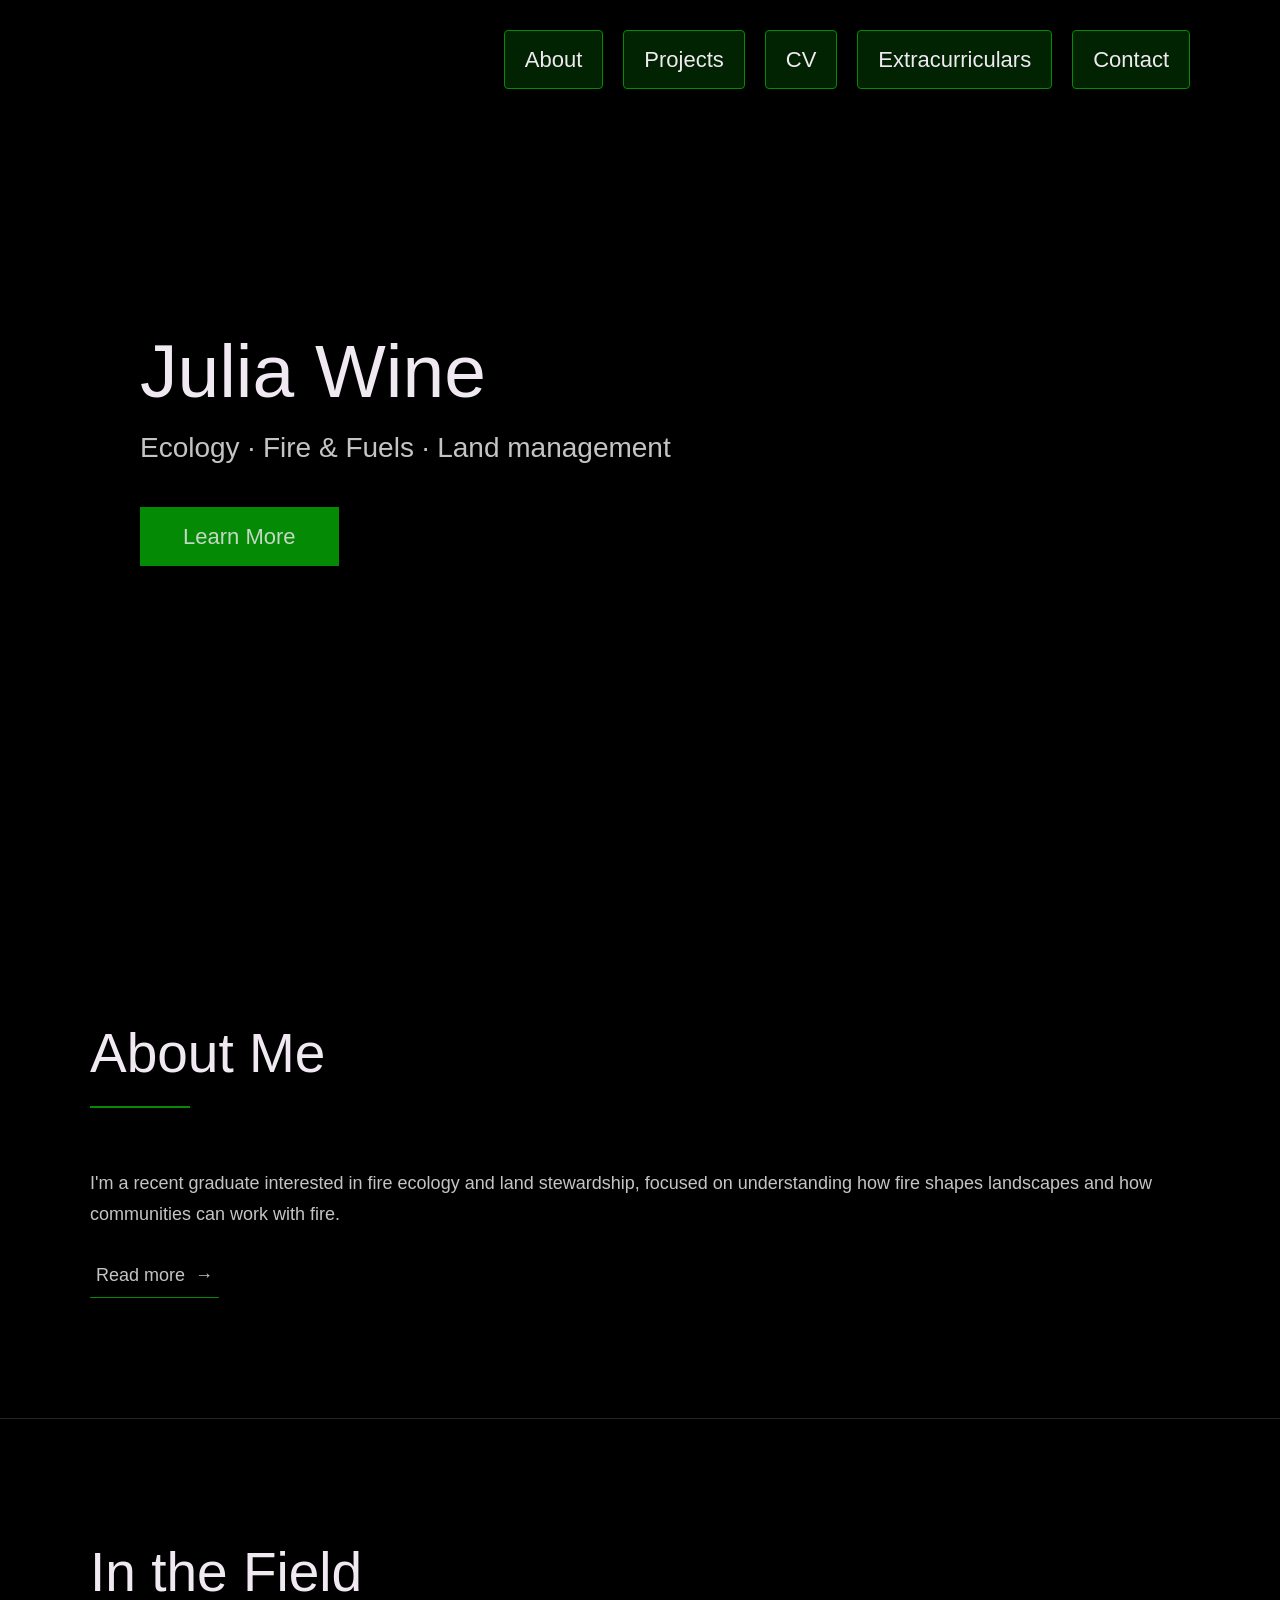
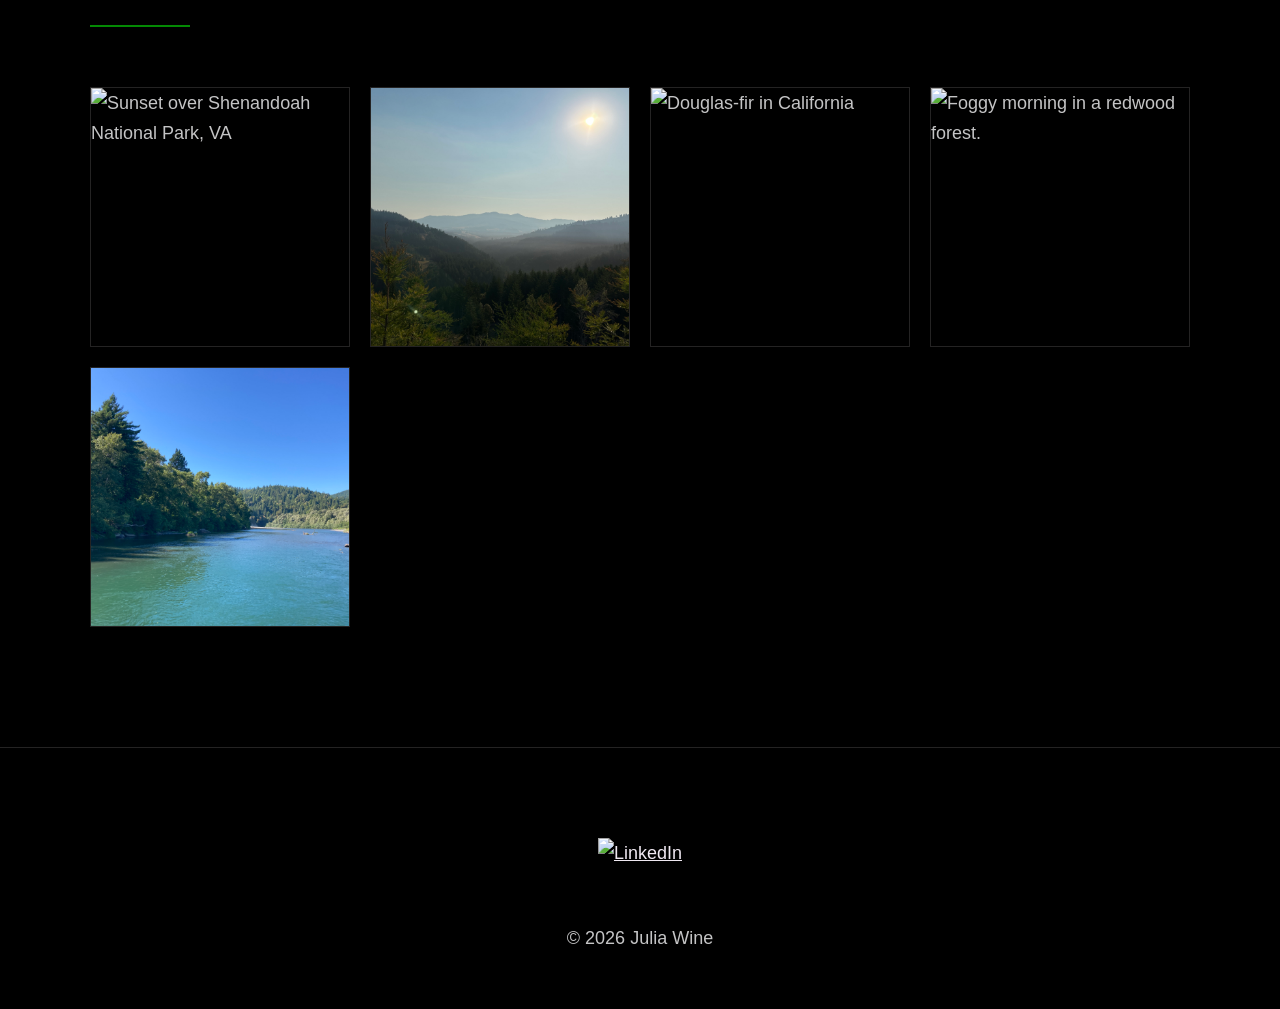
==== commit 3630d0e6: "updated favicon" ====
--- a/index.html
+++ b/index.html
@@ -3,7 +3,7 @@
 <head>
   <meta charset="UTF-8" />
   <meta name="viewport" content="width=device-width, initial-scale=1.0" />
-  <link rel="shortcut icon" type="image/png" href="./images/foggy_landscape.JPG" />
+  <link rel="shortcut icon" type="image/svg+xml" href="./images/favicon.svg" />
   <title>Julia Wine</title>
   <meta name="description" content="Recent graduate interested in fire ecology and land stewardship." />
   <meta name="keywords" content="Julia Wine, ecology, conservation, science, fire ecology, statistics, research, wildland fire, prescribed fire, Rx fire" />
@@ -108,5 +108,6 @@
     <img src="./images/arrow-up.svg" alt="Back to Top" class="back-to-top__image"/>
   </a>
   <script src="./index.js"></script>
+  <script src="./gallery.js"></script>
 </body>
 </html>
--- a/index.css
+++ b/index.css
@@ -35,7 +35,7 @@
     --line-height-small: 1.2;
 
     --black: #000;
-    --pink: #1f6feb;
+    --pink: #048a04;
     --white: #f0e9f2;
     --white-1: #e5e5e6da;
     --green: #048a04;
@@ -321,6 +321,7 @@
     transition: all .2s;
     border: 1px solid var(--green);
     border-radius: 4px;
+    background: rgba(4, 138, 4, 0.25);
 }
 
 .nav__link::after {
@@ -415,6 +416,14 @@
 /* --------------------------------------- */
 /* ----- Work / Gallery ----- */
 /* --------------------------------------- */
+
+.project-group {
+    margin-bottom: var(--gutter-medium);
+}
+
+.project-group:last-child {
+    margin-bottom: 0;
+}
 
 .work-section {
     padding: var(--gutter-huge) 0;
@@ -788,3 +797,29 @@
 @media(max-width: 500px) {
     .footer { padding: var(--gutter-medium) 0; }
 }
+
+/* --------------------------------------- */
+/* ----- Copy Email Toast ----- */
+/* --------------------------------------- */
+
+.copy-toast {
+    position: fixed;
+    bottom: 4rem;
+    left: 50%;
+    transform: translateX(-50%) translateY(1rem);
+    background: var(--green);
+    color: var(--white);
+    font-family: 'Jost', sans-serif;
+    font-size: var(--font-size-small);
+    padding: 1rem 2.5rem;
+    border-radius: 4px;
+    opacity: 0;
+    pointer-events: none;
+    transition: all 0.25s ease;
+    z-index: 1100;
+}
+
+.copy-toast.is-visible {
+    opacity: 1;
+    transform: translateX(-50%) translateY(0);
+}
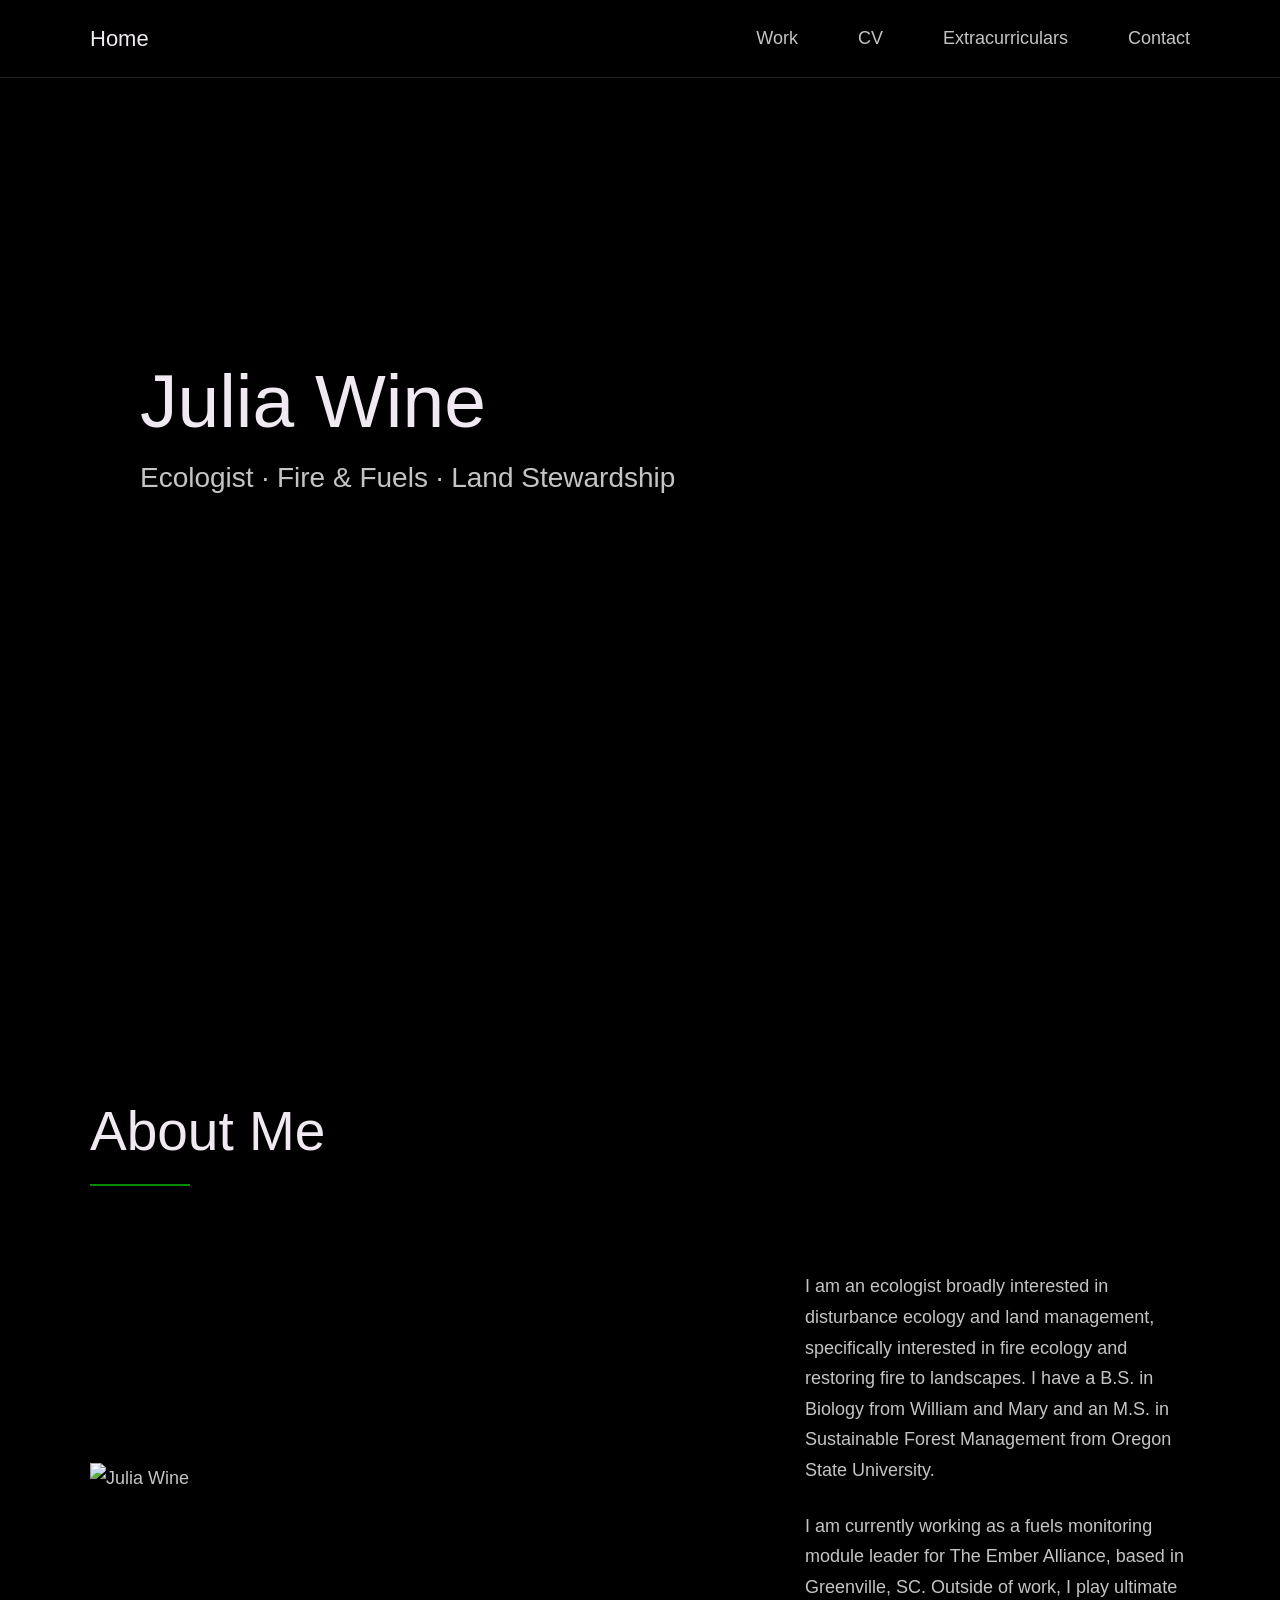
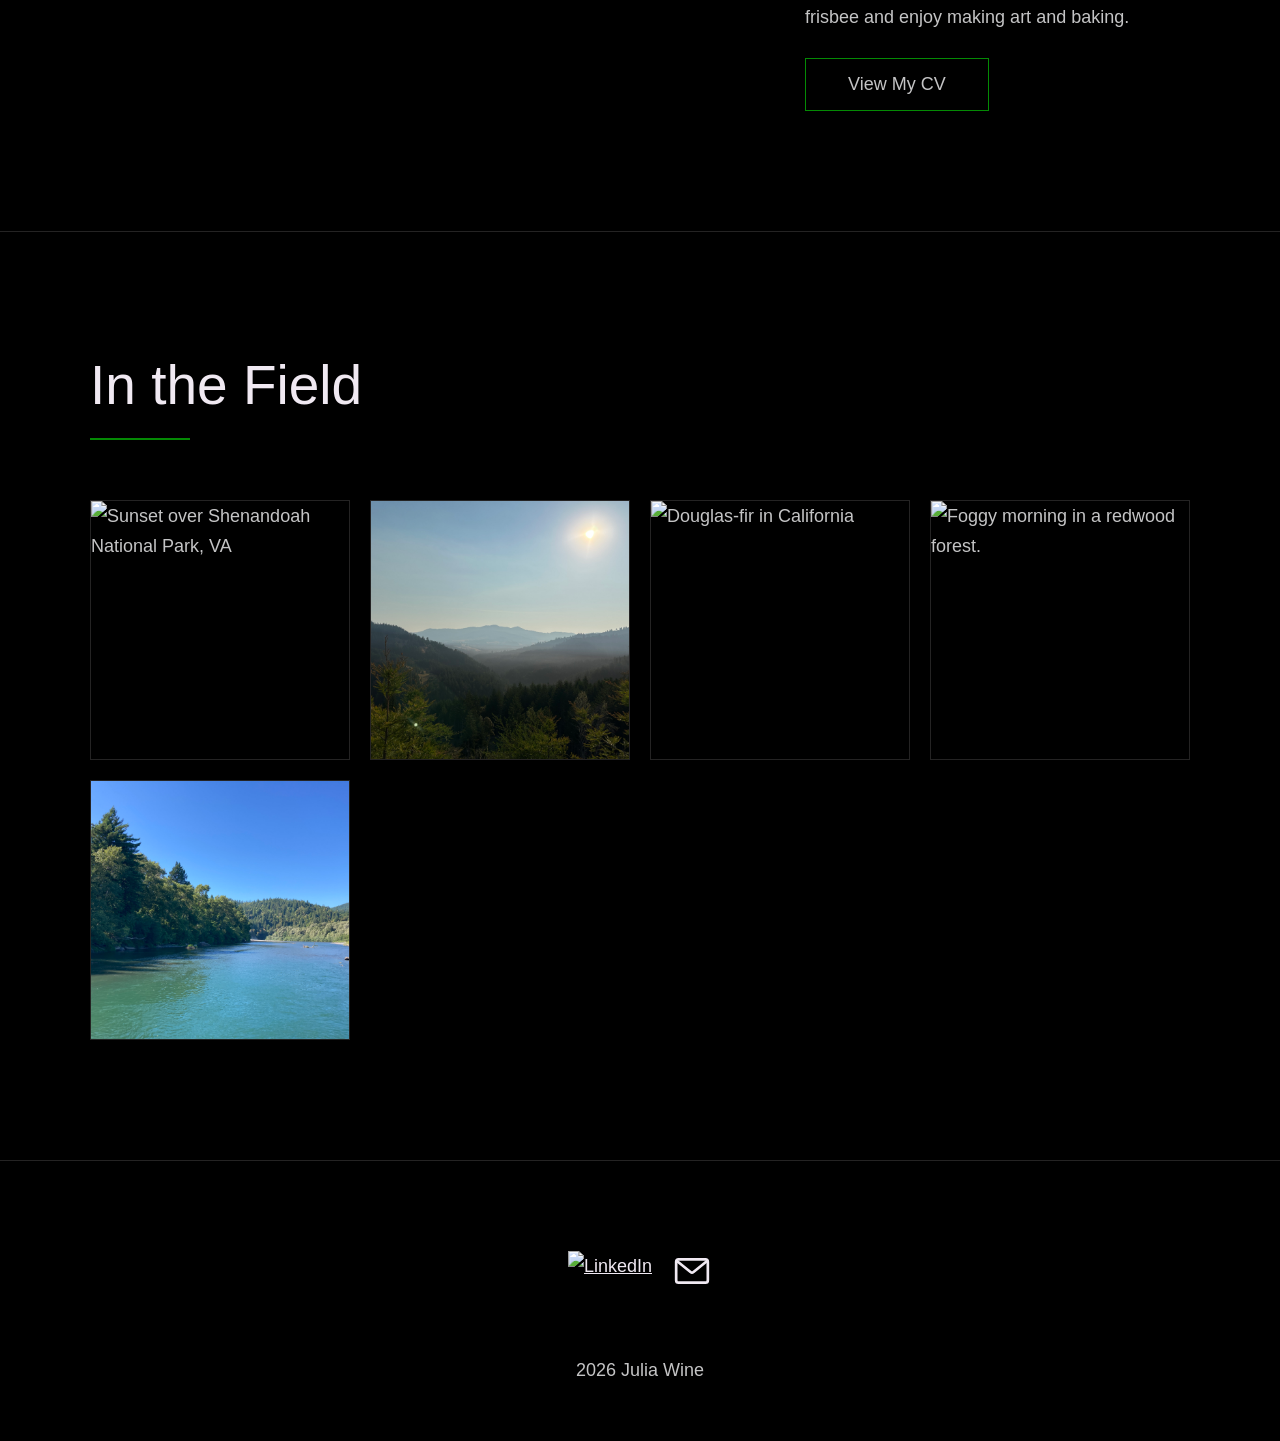
==== commit 858732ba: "moved about page, changed top nav, added email to footer" ====
--- a/index.html
+++ b/index.html
@@ -11,43 +11,57 @@
 </head>
 <body>
 
+ 
+  <nav class="topnav" role="navigation">
+    <div class="row topnav__row">
+      <a href="index.html" class="topnav__home">Home</a>
+      <ul class="topnav__items">
+        <li class="topnav__item"><a href="work.html" class="topnav__link">Work</a></li>
+        <li class="topnav__item"><a href="cv.html" class="topnav__link">CV</a></li>
+        <li class="topnav__item"><a href="extracurriculars.html" class="topnav__link">Extracurriculars</a></li>
+        <li class="topnav__item"><a href="contact.html" class="topnav__link">Contact</a></li>
+      </ul>
+    </div>
+  </nav>
+ 
   <header class="header" role="banner" id="top">
-    <div class="row">
-      <nav class="nav" role="navigation">
-        <ul class="nav__items">
-          <li class="nav__item"><a href="about.html" class="nav__link">About</a></li>
-          <li class="nav__item"><a href="work.html" class="nav__link">Projects</a></li>
-          <li class="nav__item"><a href="cv.html" class="nav__link">CV</a></li>
-          <li class="nav__item"><a href="extracurriculars.html" class="nav__link">Extracurriculars</a></li>
-          <li class="nav__item"><a href="contact.html" class="nav__link">Contact</a></li>
-        </ul>
-      </nav>
-    </div>
     <div class="header__text-box row">
       <div class="header__text">
         <h1 class="heading-primary">
           <span>Julia Wine</span>
         </h1>
-        <p>Ecology · Fire & Fuels · Land management</p>
-        <a href="about.html" class="btn btn--green">Learn More</a>
+        <p>Ecologist · Fire & Fuels · Land Stewardship</p>
       </div>
     </div>
   </header>
 
-  <main>
-
-    <!-- About teaser -->
-    <section class="home-about">
+  
+  <main role="main" class="page-main">
+    <section class="about">
       <div class="row">
         <h2>About Me</h2>
-        <p>
-          I'm a recent graduate interested in fire ecology and land stewardship,
-          focused on understanding how fire shapes landscapes and how communities
-          can work with fire.
-        </p>
-        <a href="about.html" class="link__text">Read more<span>→</span></a>
+        <div class="about__content">
+          <div class="about__text">
+            <p>
+              I am an ecologist broadly interested in disturbance ecology and land management,
+              specifically interested in fire ecology and restoring fire to landscapes. I have a
+              B.S. in Biology from William and Mary and an M.S. in Sustainable Forest Management
+              from Oregon State University.
+            </p>
+            <p>
+              I am currently working as a fuels monitoring module leader for The Ember Alliance,
+              based in Greenville, SC. Outside of work, I play ultimate frisbee and enjoy making
+              art and baking.
+            </p>
+            <a href="cv.html" class="btn">View My CV</a>
+          </div>
+          <div class="about__photo-container">
+            <img class="about__photo" src="./images/mushroom_portrait.jpeg" alt="Julia Wine" />
+          </div>
+        </div>
       </div>
     </section>
+  </main>
 
     <!-- Photo strip -->
     <section class="home-gallery">
@@ -88,8 +102,13 @@
             <img src="./images/linkedin.svg" alt="LinkedIn" class="footer__social-image" />
           </a>
         </li>
+        <li class="footer__social-link-item">
+          <button class="footer__email-btn" id="copy-email-btn" data-copy-email="juliawine93@gmail.com" title="Copy email address">
+            <img src="./images/email-icon.svg" class="footer__social-image" alt="Copy email">
+          </button>
+        </li>
       </ul>
-      <p>&copy; 2026 Julia Wine</p>
+      <p> 2026 Julia Wine</p>
     </div>
   </footer>
 
@@ -109,5 +128,6 @@
   </a>
   <script src="./index.js"></script>
   <script src="./gallery.js"></script>
+
 </body>
 </html>
--- a/index.css
+++ b/index.css
@@ -280,6 +280,66 @@
 @media(max-width: 500px) { .back-to-top { right: 1rem; } }
 
 /* --------------------------------------- */
+/* ----- Top Nav (new combined header) ----- */
+/* --------------------------------------- */
+
+.topnav {
+    background: var(--black);
+    border-bottom: var(--border-light);
+}
+
+.topnav__row {
+    display: flex;
+    align-items: center;
+    justify-content: space-between;
+    padding: var(--gutter-small) 0;
+}
+
+.topnav__home {
+    color: var(--white);
+    text-decoration: none;
+    font-family: 'Jost', sans-serif;
+    font-size: var(--font-size-normal);
+    transition: color 0.2s;
+}
+
+.topnav__home:hover {
+    color: var(--pink);
+}
+
+.topnav__items {
+    display: flex;
+    list-style: none;
+}
+
+.topnav__item:not(:last-child) {
+    margin-right: var(--gutter-medium);
+}
+
+.topnav__link {
+    color: var(--white-1);
+    text-decoration: none;
+    font-family: 'Jost', sans-serif;
+    transition: color 0.2s;
+    padding: 0.5rem 0;
+}
+
+.topnav__link:hover,
+.topnav__link--active {
+    color: var(--pink);
+}
+
+@media(max-width: 600px) {
+    .topnav__row {
+        flex-direction: column;
+        gap: var(--gutter-small);
+    }
+    .topnav__item:not(:last-child) {
+        margin-right: var(--gutter-normal);
+    }
+}
+
+/* --------------------------------------- */
 /* ----- Navigation ----- */
 /* --------------------------------------- */
 
@@ -321,7 +381,7 @@
     transition: all .2s;
     border: 1px solid var(--green);
     border-radius: 4px;
-    background: rgba(4, 138, 4, 0.25);
+    background: rgba(4, 138, 4, 0.8);
 }
 
 .nav__link::after {
@@ -794,6 +854,14 @@
 
 .footer__social-image { height: 4rem; }
 
+.footer__email-btn {
+    background: none;
+    border: none;
+    cursor: pointer;
+    padding: 0;
+    line-height: 0;
+}
+
 @media(max-width: 500px) {
     .footer { padding: var(--gutter-medium) 0; }
 }
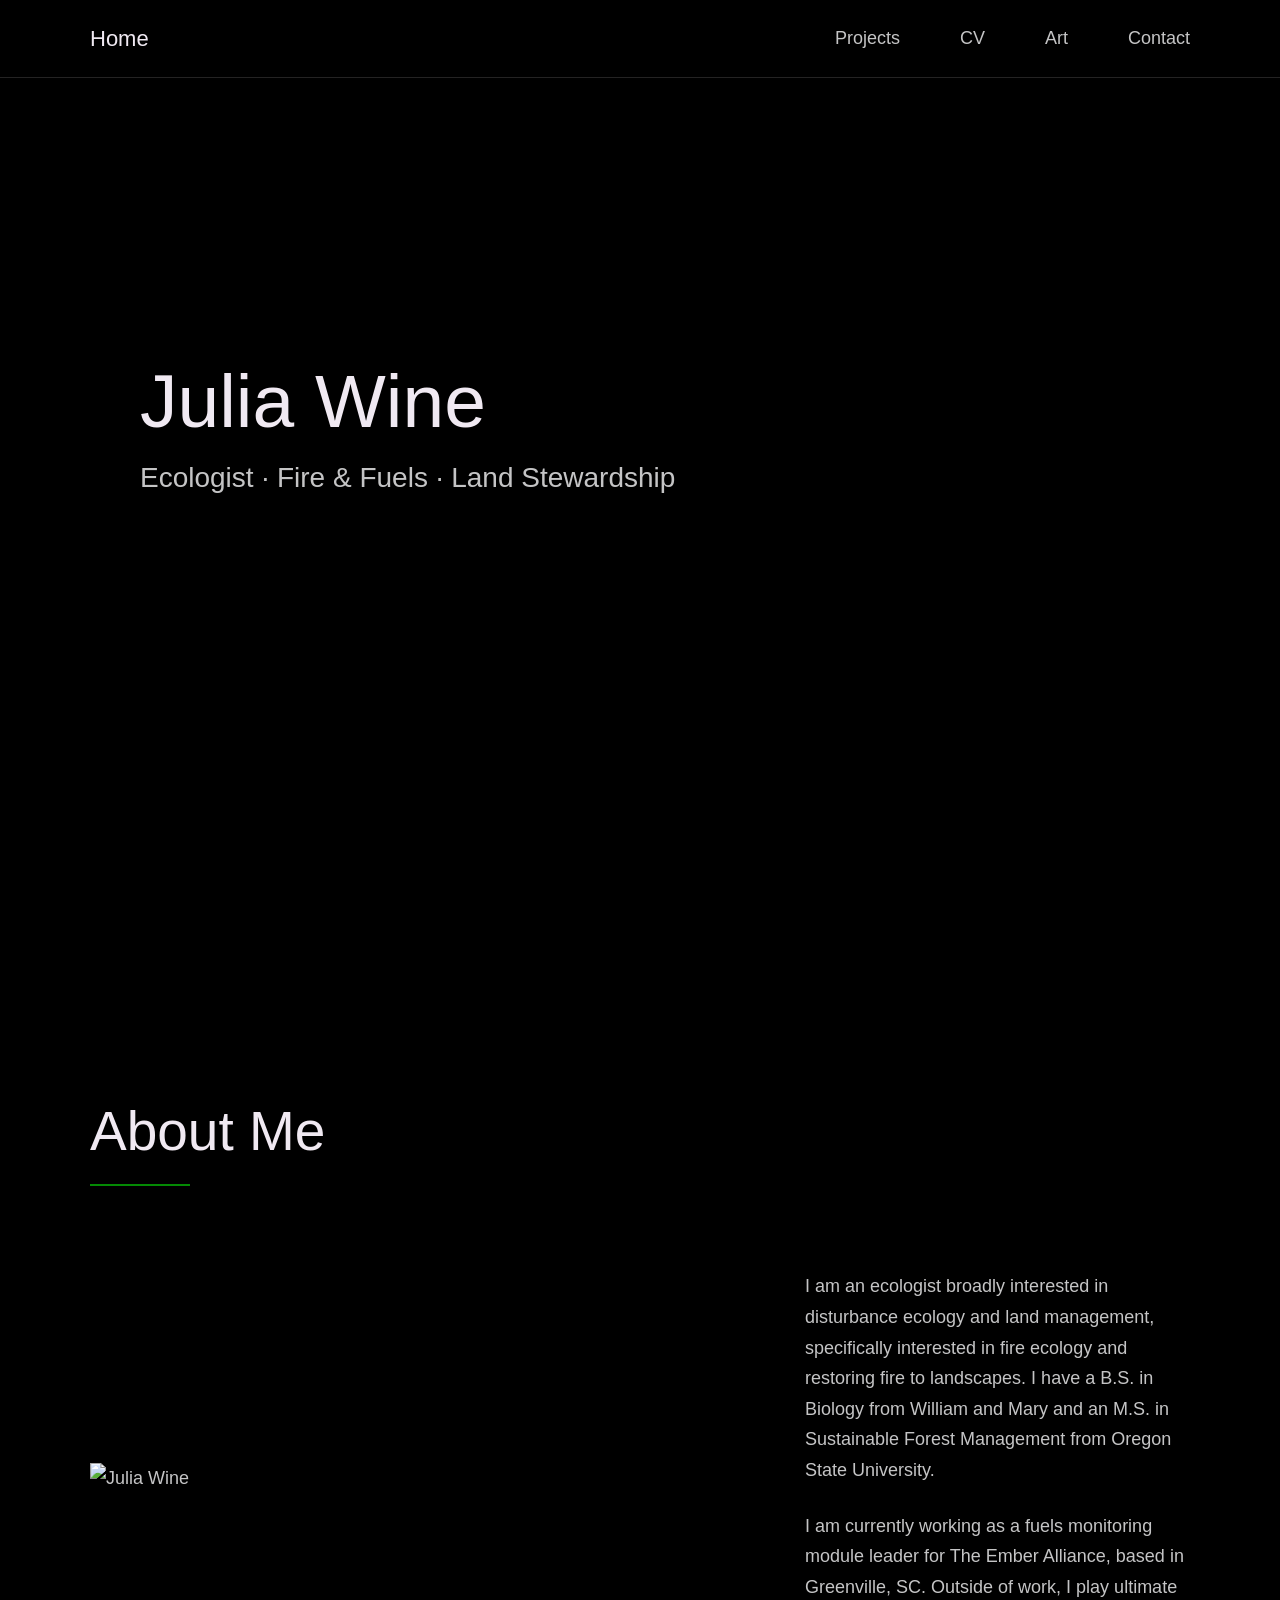
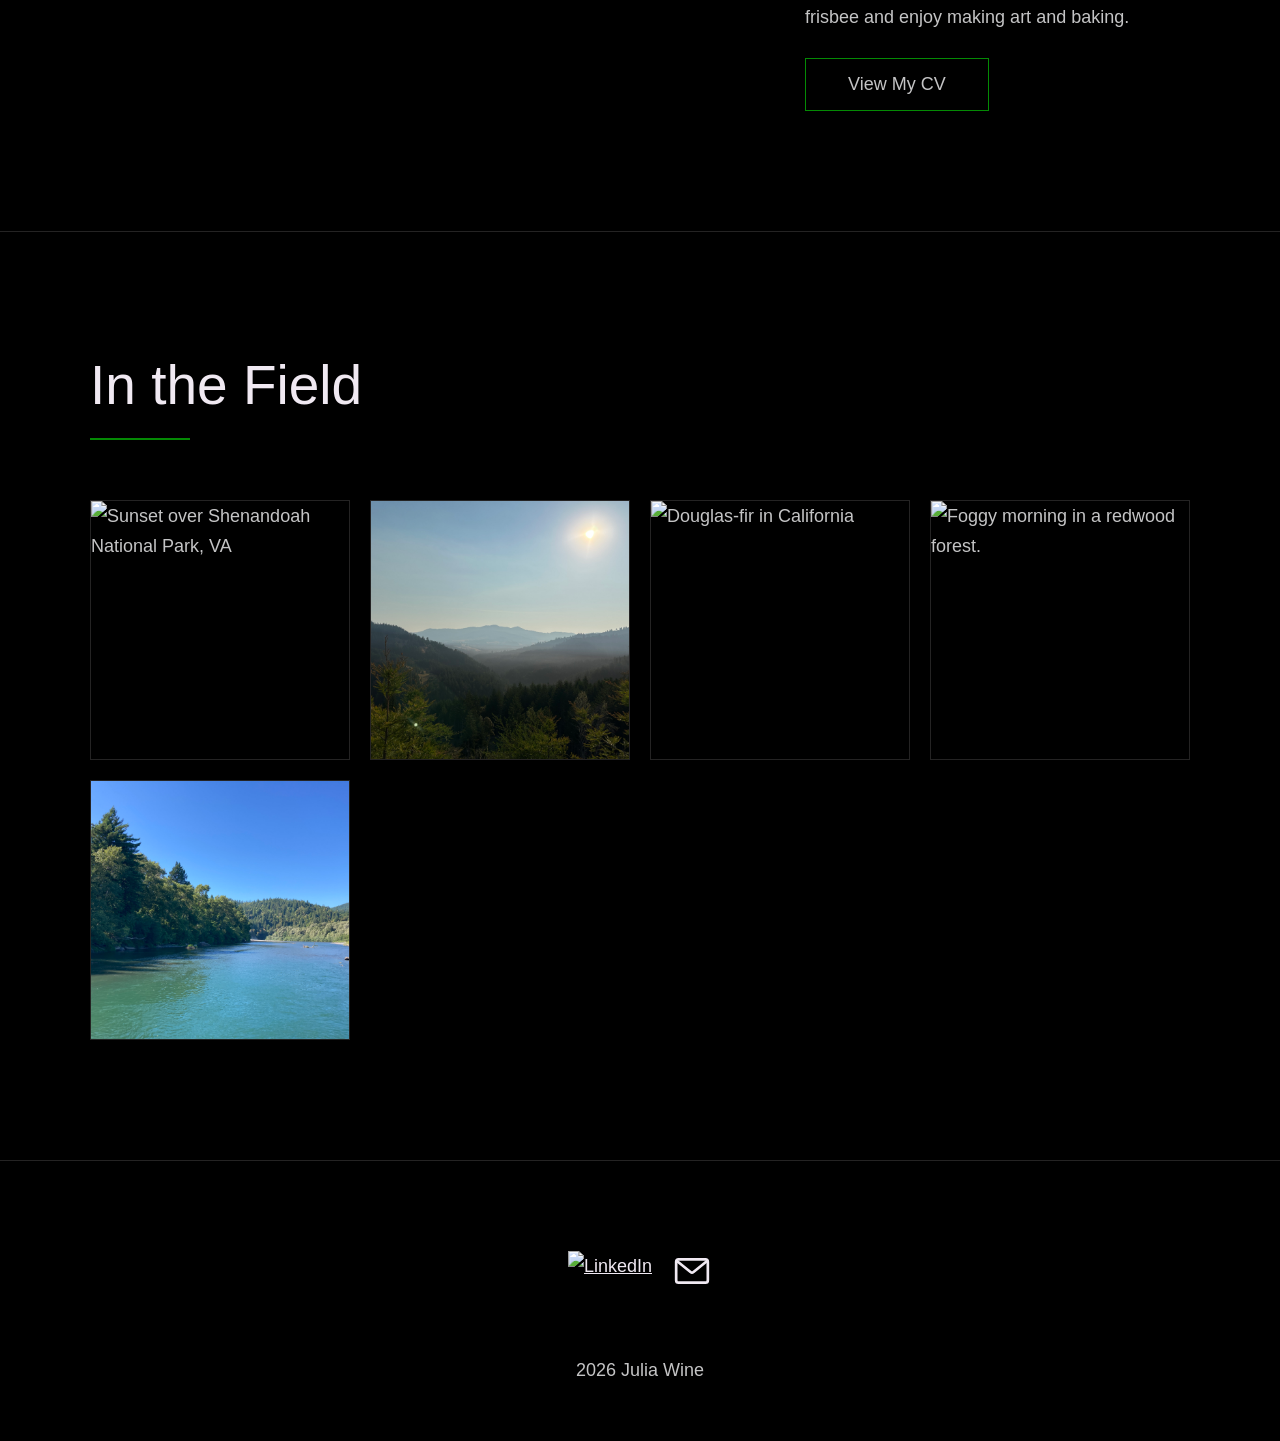
==== commit 9bc23876: "fixed top banner and favicon" ====
--- a/index.html
+++ b/index.html
@@ -3,22 +3,21 @@
 <head>
   <meta charset="UTF-8" />
   <meta name="viewport" content="width=device-width, initial-scale=1.0" />
-  <link rel="shortcut icon" type="image/svg+xml" href="./images/favicon.svg" />
+  <link rel="shortcut icon" type="image/svg+xml" href="./images/favicon-final.svg" />
   <title>Julia Wine</title>
   <meta name="description" content="Recent graduate interested in fire ecology and land stewardship." />
   <meta name="keywords" content="Julia Wine, ecology, conservation, science, fire ecology, statistics, research, wildland fire, prescribed fire, Rx fire" />
   <link rel="stylesheet" href="index.css" />
 </head>
 <body>
-
  
   <nav class="topnav" role="navigation">
     <div class="row topnav__row">
       <a href="index.html" class="topnav__home">Home</a>
       <ul class="topnav__items">
-        <li class="topnav__item"><a href="work.html" class="topnav__link">Work</a></li>
+        <li class="topnav__item"><a href="work.html" class="topnav__link">Projects</a></li>
         <li class="topnav__item"><a href="cv.html" class="topnav__link">CV</a></li>
-        <li class="topnav__item"><a href="extracurriculars.html" class="topnav__link">Extracurriculars</a></li>
+        <li class="topnav__item"><a href="extracurriculars.html" class="topnav__link">Art</a></li>
         <li class="topnav__item"><a href="contact.html" class="topnav__link">Contact</a></li>
       </ul>
     </div>
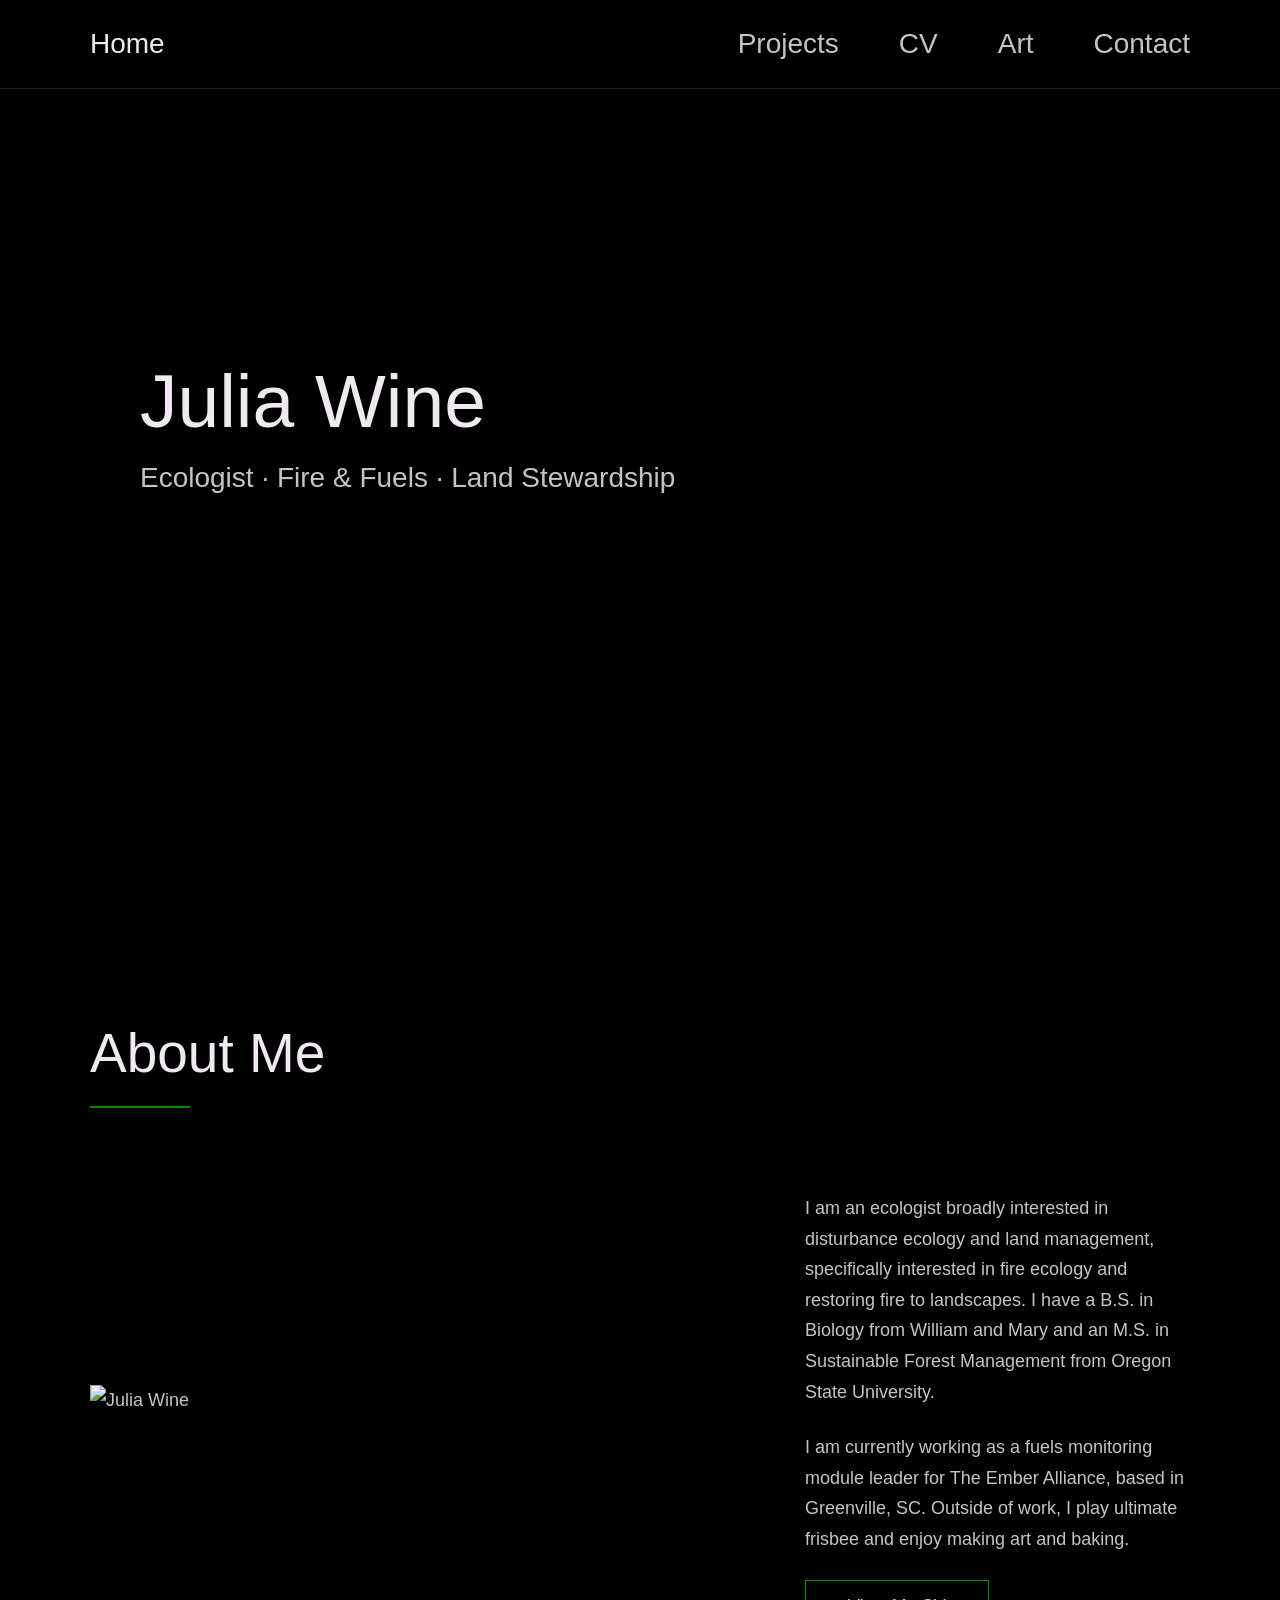
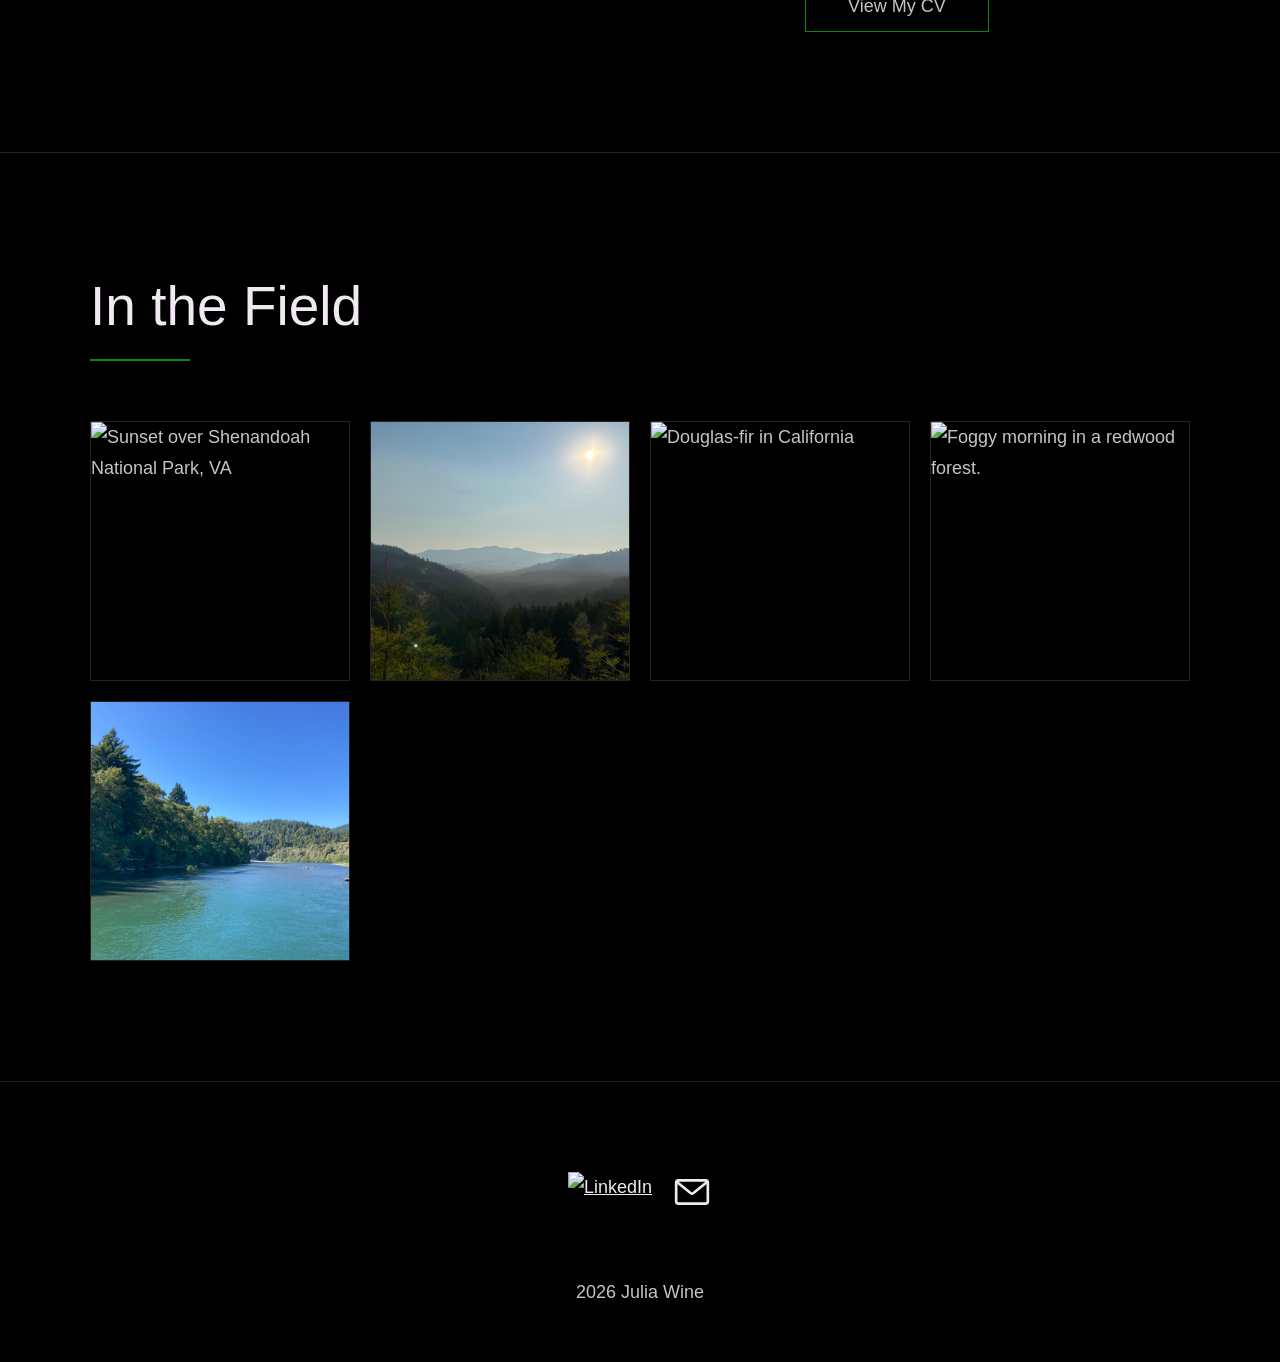
==== commit 40cacab0: "google verification" ====
--- a/index.html
+++ b/index.html
@@ -8,6 +8,23 @@
   <meta name="description" content="Recent graduate interested in fire ecology and land stewardship." />
   <meta name="keywords" content="Julia Wine, ecology, conservation, science, fire ecology, statistics, research, wildland fire, prescribed fire, Rx fire" />
   <link rel="stylesheet" href="index.css" />
+  <script type="application/ld+json">
+{
+  "@context": "https://schema.org",
+  "@type": "Person",
+  "name": "Julia Wine",
+  "url": "https://YOUR-USERNAME.github.io",
+  "jobTitle": "Fuels Monitoring Module Leader",
+  "worksFor": {
+    "@type": "Organization",
+    "name": "The Ember Alliance"
+  },
+  "sameAs": [
+    "https://www.linkedin.com/in/juliawine",
+    "https://github.com/juliawine93"
+  ]
+}
+</script>
 </head>
 <body>
  
--- a/index.css
+++ b/index.css
@@ -284,8 +284,13 @@
 /* --------------------------------------- */
 
 .topnav {
-    background: var(--black);
+    background: rgba(0, 0, 0, 0.65);
     border-bottom: var(--border-light);
+    position: fixed;
+    top: 0;
+    left: 0;
+    right: 0;
+    z-index: 100;
 }
 
 .topnav__row {
@@ -299,7 +304,7 @@
     color: var(--white);
     text-decoration: none;
     font-family: 'Jost', sans-serif;
-    font-size: var(--font-size-normal);
+    font-size: var(--font-size-medium);
     transition: color 0.2s;
 }
 
@@ -322,11 +327,13 @@
     font-family: 'Jost', sans-serif;
     transition: color 0.2s;
     padding: 0.5rem 0;
+    font-size: var(--font-size-medium);
 }
 
 .topnav__link:hover,
 .topnav__link--active {
     color: var(--pink);
+    text-decoration: none;
 }
 
 @media(max-width: 600px) {
@@ -340,6 +347,45 @@
 }
 
 /* --------------------------------------- */
+/* ----- Page Banner (inner pages) ----- */
+/* --------------------------------------- */
+
+.page-banner {
+    height: 28rem;
+    background: linear-gradient(rgba(0,0,0, .2), rgba(0,0,0, .5)),
+        url('./images/foggy_landscape.JPG');
+    background-size: cover;
+    background-position: center;
+    display: flex;
+    align-items: center;
+    border-bottom: var(--border-light);
+    padding-top: 10rem;
+}
+
+.page-banner__text {
+    background: rgba(0, 0, 0, 0.65);
+    padding: 2rem 4rem;
+}
+
+.page-banner__text h1 {
+    font-size: var(--font-size-large);
+    margin: 0;
+    color: var(--white);
+}
+
+@media(max-width: 600px) {
+    .page-banner {
+        height: 20rem;
+    }
+    .page-banner__text {
+        padding: 1.5rem 2.5rem;
+    }
+    .page-banner__text h1 {
+        font-size: var(--font-size-medium-1);
+    }
+}
+
+/* --------------------------------------- */
 /* ----- Navigation ----- */
 /* --------------------------------------- */
 
@@ -406,6 +452,7 @@
     background-position: center;
     background-attachment: fixed;
     font-size: var(--font-size-normal);
+    padding-top: 7rem;
 }
 
 /* Short header for inner pages — just shows the nav */
